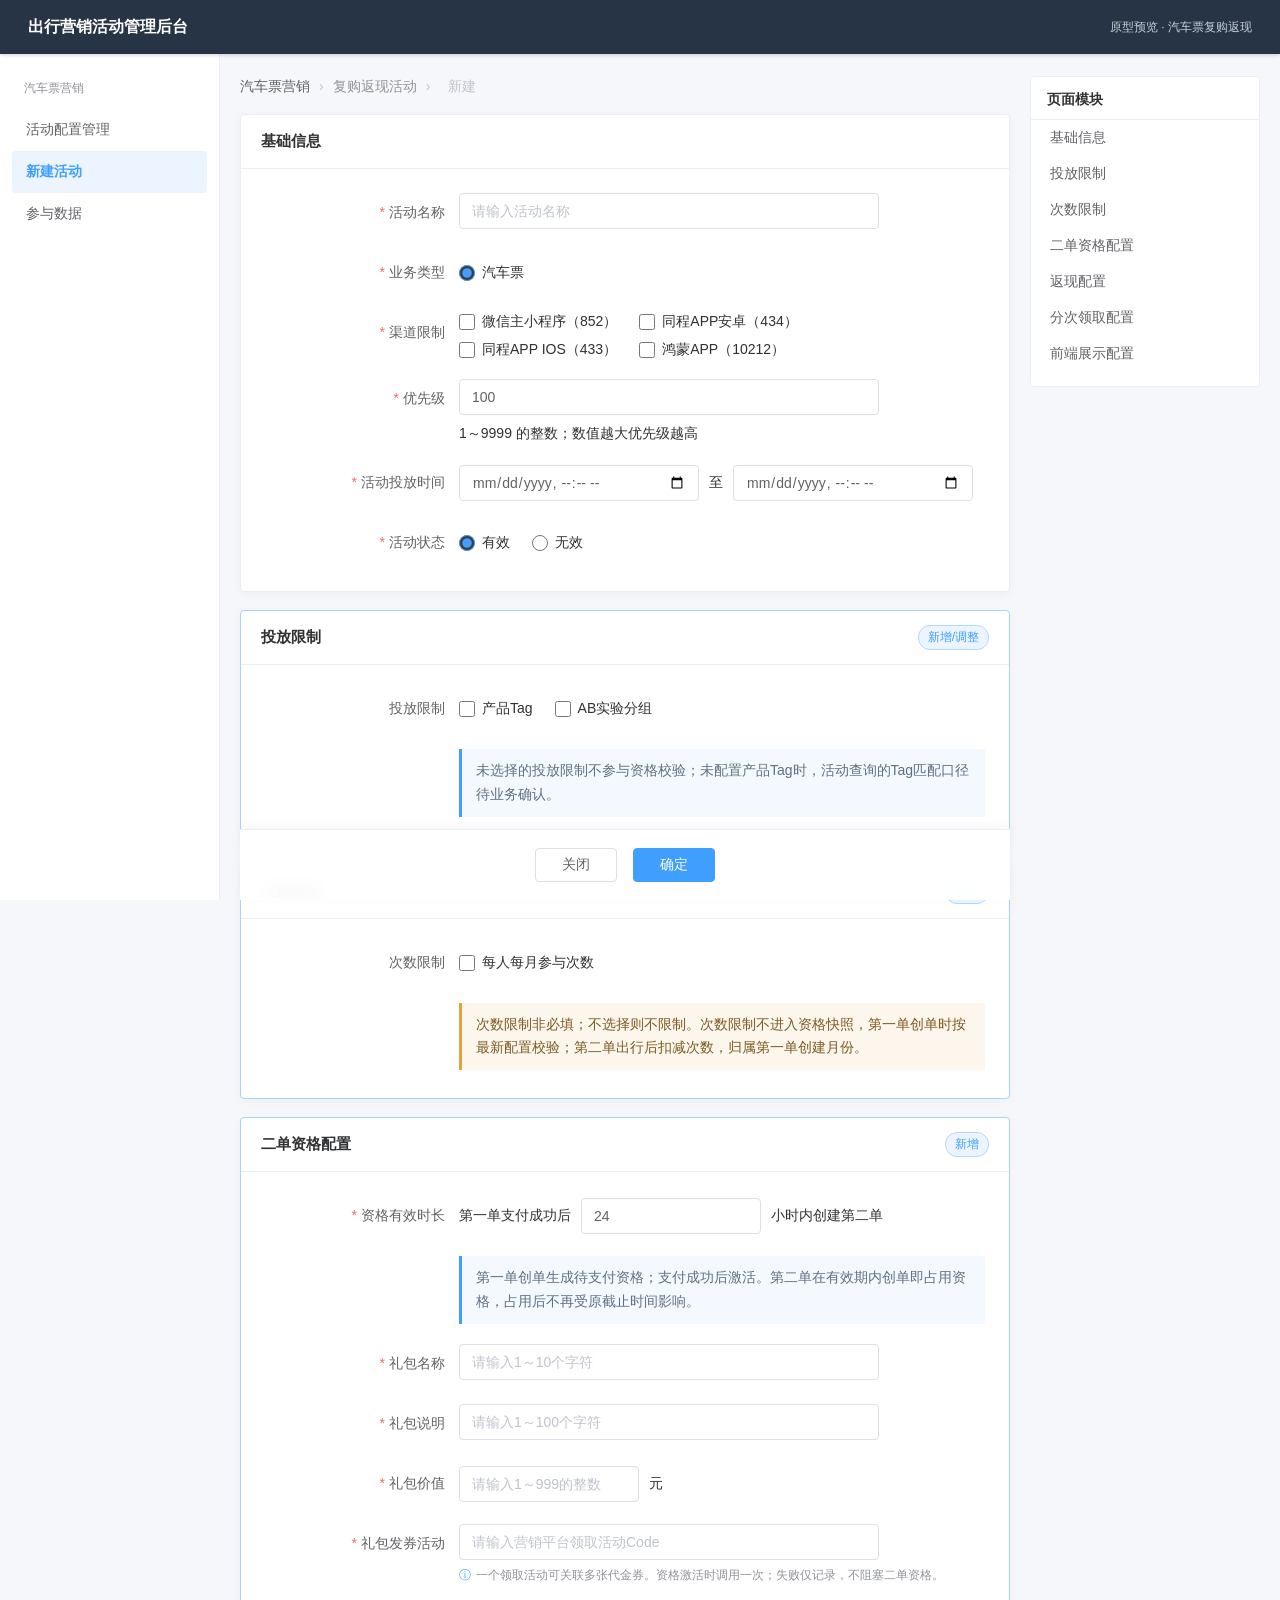
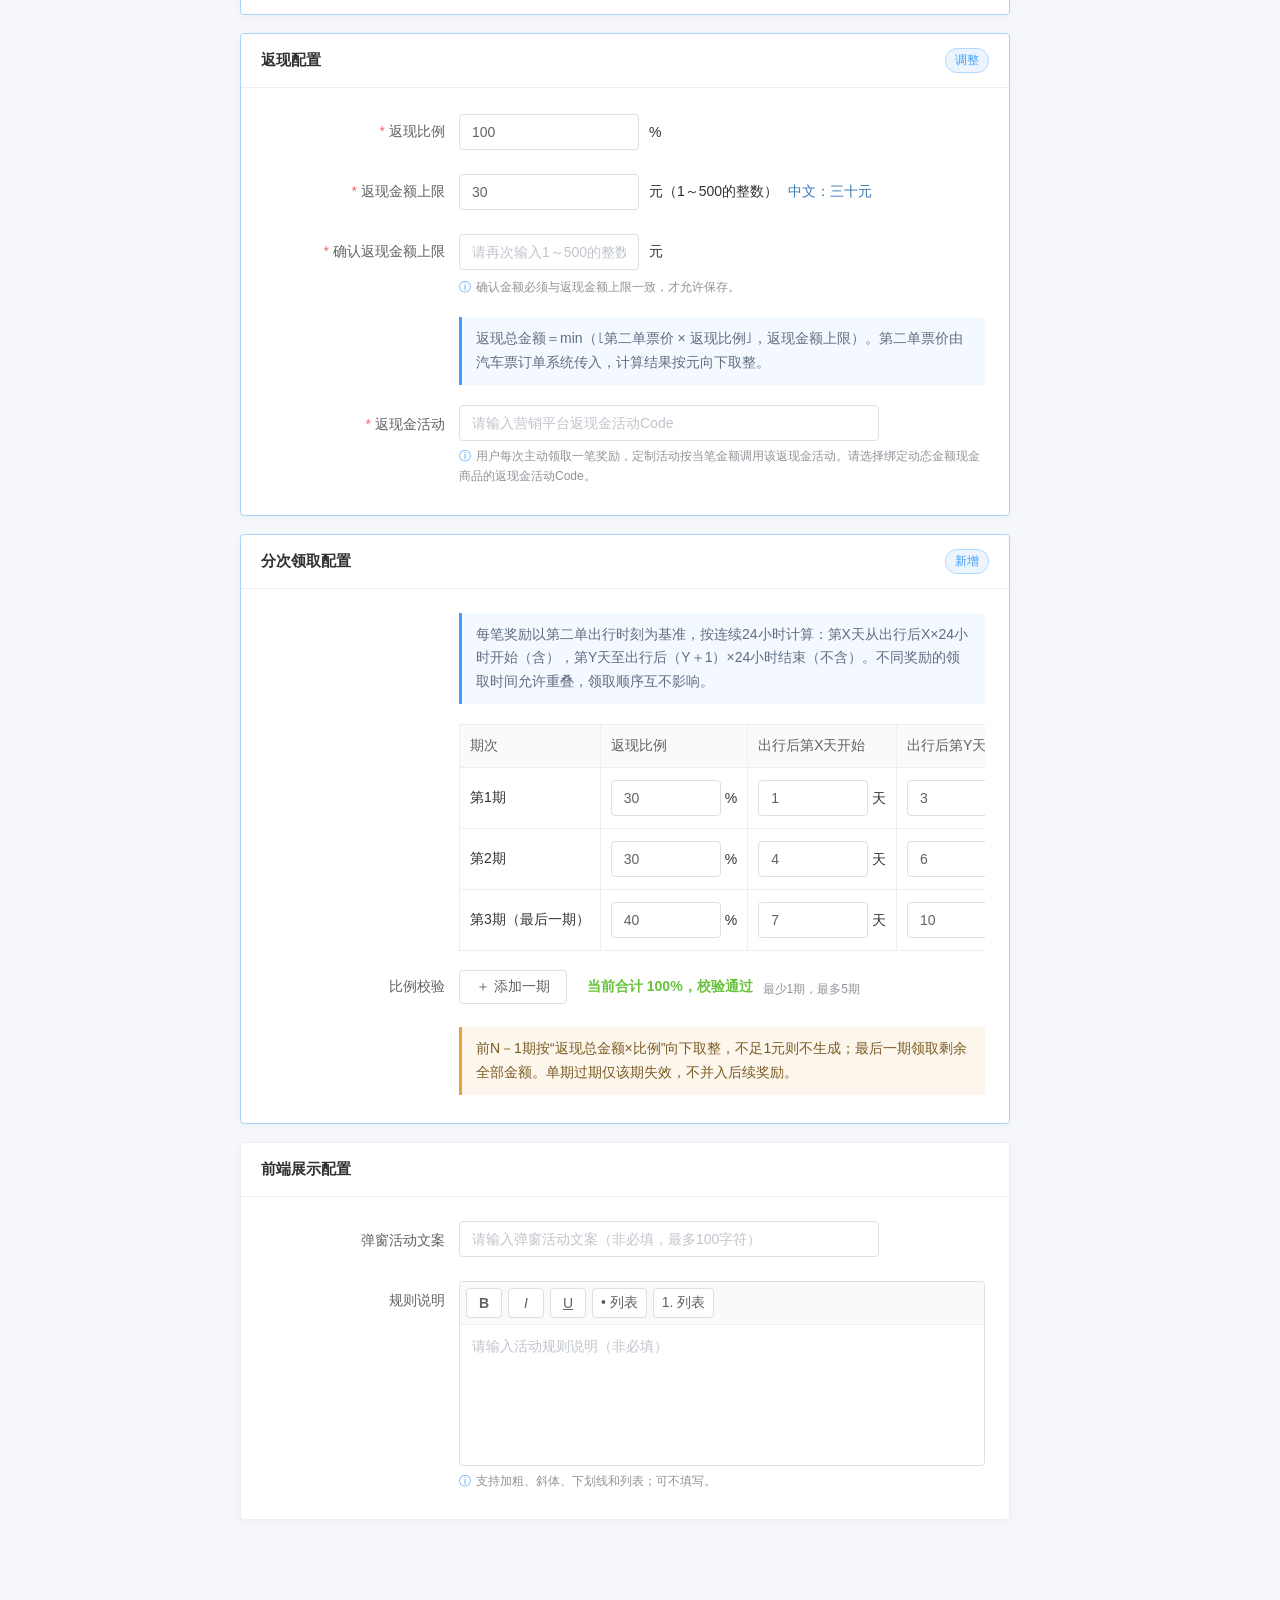
==== index.html @ 01596fff "Add repurchase cashback admin prototype and documentation" ====
<!doctype html>
<html lang="zh-CN">
<head>
  <meta charset="utf-8" />
  <meta name="viewport" content="width=device-width, initial-scale=1" />
  <title>汽车票复购返现活动配置</title>
  <style>
    :root {
      --blue: #409eff;
      --blue-light: #ecf5ff;
      --green: #67c23a;
      --red: #f56c6c;
      --orange: #e6a23c;
      --text: #303133;
      --regular: #606266;
      --secondary: #909399;
      --line: #dcdfe6;
      --line-light: #ebeef5;
      --bg: #f5f7fa;
      --label: 180px;
    }

    * { box-sizing: border-box; }
    html { scroll-behavior: smooth; }
    body {
      margin: 0;
      color: var(--text);
      background: var(--bg);
      font-family: -apple-system, BlinkMacSystemFont, "Segoe UI", "PingFang SC", "Microsoft YaHei", sans-serif;
      font-size: 14px;
    }
    .topbar {
      position: sticky; top: 0; z-index: 20;
      height: 54px; padding: 0 28px;
      display: flex; align-items: center; justify-content: space-between;
      color: #fff; background: #263445; box-shadow: 0 1px 4px rgba(0,0,0,.18);
    }
    .brand { font-size: 16px; font-weight: 600; }
    .env { color: #c7d0db; font-size: 12px; }
    .shell { min-height: calc(100vh - 54px); display: grid; grid-template-columns: 220px minmax(0,1fr); }
    .side {
      position: sticky; top: 54px; align-self: start; height: calc(100vh - 54px);
      padding: 18px 12px; background: #fff; border-right: 1px solid var(--line-light);
    }
    .side-title { padding: 8px 12px 12px; color: var(--secondary); font-size: 12px; }
    .side a { display: block; padding: 12px 14px; color: var(--regular); text-decoration: none; border-radius: 4px; }
    .side a.active { color: var(--blue); background: var(--blue-light); font-weight: 600; }
    .layout {
      width: min(1400px, calc(100% - 40px)); margin: 22px auto 70px;
      display: grid; grid-template-columns: minmax(0,1fr) 230px; gap: 20px; align-items: start;
    }
    .breadcrumb { margin: 2px 0 18px; color: var(--secondary); }
    .breadcrumb b { color: var(--regular); font-weight: 500; }
    .breadcrumb span { margin: 0 9px; color: #c0c4cc; }
    .card {
      margin-bottom: 18px; background: #fff; border: 1px solid var(--line-light);
      border-radius: 4px; box-shadow: 0 2px 10px rgba(0,0,0,.035); overflow: hidden;
    }
    .card.changed { border-color: #a9d2ff; }
    .card-header {
      min-height: 54px; padding: 0 20px; display: flex; align-items: center; justify-content: space-between;
      border-bottom: 1px solid var(--line-light); font-size: 15px; font-weight: 600;
    }
    .badge { padding: 3px 9px; color: var(--blue); background: var(--blue-light); border: 1px solid #b3d8ff; border-radius: 12px; font-size: 12px; font-weight: 500; }
    .card-body { padding: 24px 24px 8px; }
    .form-row {
      min-height: 40px; margin-bottom: 20px;
      display: grid; grid-template-columns: var(--label) minmax(0,1fr); gap: 14px; align-items: start;
    }
    .label { padding-top: 9px; text-align: right; color: var(--regular); line-height: 20px; }
    .required::before { content: "*"; color: var(--red); margin-right: 4px; }
    .control { min-width: 0; }
    .inline { min-height: 40px; display: flex; flex-wrap: wrap; align-items: center; gap: 10px; }
    input[type="text"], input[type="number"], input[type="datetime-local"], select, textarea {
      width: 420px; max-width: 100%; min-height: 36px; padding: 8px 12px;
      color: var(--regular); background: #fff; border: 1px solid var(--line); border-radius: 4px;
      outline: none; font: inherit; transition: .15s;
    }
    input[type="number"] { width: 180px; }
    #validHours, #cashbackCap, #cashbackCapConfirm { width: 180px; }
    .money-chinese { color: #3a78b8; }
    input[type="datetime-local"] { width: 240px; }
    textarea { min-height: 88px; resize: vertical; }
    input:focus, select:focus, textarea:focus { border-color: var(--blue); box-shadow: 0 0 0 2px rgba(64,158,255,.12); }
    .read-only input:disabled, .read-only select:disabled { color: var(--regular); background: #f5f7fa; opacity: 1; cursor: default; }
    .read-only .rich-text-editor { background: #f5f7fa; }
    input::placeholder, textarea::placeholder { color: #c0c4cc; }
    .radio, .checkbox { display: inline-flex; align-items: center; gap: 7px; cursor: pointer; margin-right: 12px; }
    .radio input, .checkbox input { accent-color: var(--blue); width: 16px; height: 16px; margin: 0; }
    .tip { margin-top: 6px; color: var(--secondary); font-size: 12px; line-height: 1.65; }
    .tip.info::before { content: "ⓘ"; margin-right: 5px; color: var(--blue); }
    .unit { color: var(--regular); }
    .note {
      margin: 0 0 20px calc(var(--label) + 14px); padding: 10px 14px;
      color: #5f6f82; background: #f4f9ff; border-left: 3px solid var(--blue); line-height: 1.7;
    }
    .warning { background: #fdf6ec; border-left-color: var(--orange); color: #7a5b23; }
    .conditional { margin: 0 0 20px calc(var(--label) + 14px); padding: 18px 18px 2px 0; background: #fbfdff; border: 1px solid #e2efff; border-radius: 4px; }
    .conditional .form-row { grid-template-columns: calc(var(--label) - 14px) minmax(0,1fr); }
    .hidden { display: none !important; }
    .tags { display: flex; flex-wrap: wrap; gap: 8px; margin-top: 10px; }
    .tag { padding: 4px 9px; color: #3a78b8; background: var(--blue-light); border: 1px solid #b3d8ff; border-radius: 3px; font-size: 12px; }
    .rich-text { width: 100%; max-width: 580px; border: 1px solid var(--line); border-radius: 4px; overflow: hidden; }
    .rich-text-toolbar { display: flex; flex-wrap: wrap; gap: 6px; padding: 6px; background: #fafafa; border-bottom: 1px solid var(--line-light); }
    .rich-text-toolbar button { min-width: 36px; height: 30px; padding: 0 8px; }
    .rich-text-editor { min-height: 140px; padding: 10px 12px; line-height: 1.7; outline: none; white-space: pre-wrap; overflow-wrap: anywhere; }
    .rich-text-editor:focus { box-shadow: inset 0 0 0 1px var(--blue); }
    .rich-text-editor:empty::before { content: attr(data-placeholder); color: #c0c4cc; pointer-events: none; }
    .table-wrap { margin: 0 0 16px calc(var(--label) + 14px); overflow-x: auto; }
    table { width: 100%; border-collapse: collapse; background: #fff; }
    th, td { padding: 12px 10px; border: 1px solid var(--line-light); text-align: left; white-space: nowrap; }
    th { color: var(--regular); background: #fafafa; font-weight: 500; }
    td input[type="number"] { width: 110px; }
    .ratio-status { margin-left: 10px; font-weight: 600; }
    .ratio-status.ok { color: var(--green); }
    .ratio-status.bad { color: var(--red); }
    button {
      min-width: 82px; height: 34px; padding: 0 16px; color: var(--regular); background: #fff;
      border: 1px solid var(--line); border-radius: 4px; cursor: pointer; font: inherit;
    }
    button:hover { color: var(--blue); border-color: #c6e2ff; background: var(--blue-light); }
    button.primary { color: #fff; background: var(--blue); border-color: var(--blue); }
    button.danger { min-width: 50px; color: var(--red); border-color: #fbc4c4; }
    button.link { min-width: 0; height: auto; padding: 0; color: var(--blue); border: 0; background: transparent; }
    .outline { position: sticky; top: 76px; padding: 14px 0; background: #fff; border: 1px solid var(--line-light); border-radius: 4px; }
    .outline-title { padding: 0 16px 10px; border-bottom: 1px solid var(--line-light); font-weight: 600; }
    .outline a { display: block; padding: 9px 16px; color: var(--regular); text-decoration: none; border-left: 3px solid transparent; }
    .outline a:hover { color: var(--blue); background: var(--blue-light); border-left-color: var(--blue); }
    .footer {
      position: sticky; bottom: 0; z-index: 10; display: flex; justify-content: center; gap: 16px;
      padding: 18px; background: rgba(255,255,255,.96); border-top: 1px solid var(--line-light);
      box-shadow: 0 -3px 10px rgba(0,0,0,.04); backdrop-filter: blur(8px);
    }
    .toast {
      position: fixed; left: 50%; top: 72px; z-index: 50; transform: translate(-50%,-12px);
      padding: 11px 18px; color: #fff; background: rgba(34,34,34,.9); border-radius: 4px;
      opacity: 0; pointer-events: none; transition: .2s ease;
    }
    .toast.show { opacity: 1; transform: translate(-50%,0); }
    @media (max-width: 980px) {
      .shell { grid-template-columns: 1fr; }
      .side { position: static; height: auto; border-right: 0; border-bottom: 1px solid var(--line-light); }
      .layout { width: calc(100% - 24px); grid-template-columns: 1fr; }
      .outline { display: none; }
      :root { --label: 138px; }
    }
    @media (max-width: 620px) {
      .form-row { grid-template-columns: 1fr; gap: 6px; }
      .label { padding-top: 0; text-align: left; }
      .note, .conditional, .table-wrap { margin-left: 0; }
      .conditional .form-row { grid-template-columns: 1fr; }
    }
  </style>
</head>
<body>
  <header class="topbar">
    <div class="brand">出行营销活动管理后台</div>
    <div class="env">原型预览 · 汽车票复购返现</div>
  </header>
  <div class="shell">
    <aside class="side">
      <div class="side-title">汽车票营销</div>
      <a href="./activity-list.html">活动配置管理</a>
      <a class="active" href="./index.html">新建活动</a>
      <a href="./participation-data.html">参与数据</a>
    </aside>
    <div>
      <div class="layout">
        <main>
          <div class="breadcrumb"><b>汽车票营销</b><span>›</span>复购返现活动<span>›</span><span id="pageMode">新建</span></div>
          <form id="activityForm" novalidate>
            <div id="readOnlyNote" class="note hidden" style="margin-left:0">当前为活动查看模式，全部配置不可修改。</div>
            <section class="card" id="base">
              <div class="card-header">基础信息</div>
              <div class="card-body">
                <div id="activityCodeRow" class="form-row hidden"><label class="label">活动Code</label><div class="control"><input id="activityCode" type="text" readonly /></div></div>
                <div class="form-row"><label class="label required">活动名称</label><div class="control"><input id="actName" type="text" maxlength="40" placeholder="请输入活动名称" /></div></div>
                <div class="form-row"><label class="label required">业务类型</label><div class="control inline"><label class="radio"><input type="radio" checked />汽车票</label></div></div>
                <div class="form-row"><label class="label required">渠道限制</label><div class="control inline"><label class="checkbox"><input name="channels" type="checkbox" value="852" />微信主小程序（852）</label><label class="checkbox"><input name="channels" type="checkbox" value="434" />同程APP安卓（434）</label><label class="checkbox"><input name="channels" type="checkbox" value="433" />同程APP IOS（433）</label><label class="checkbox"><input name="channels" type="checkbox" value="10212" />鸿蒙APP（10212）</label></div></div>
                <div class="form-row"><label class="label required">优先级</label><div class="control inline"><input id="priority" type="text" inputmode="numeric" pattern="[1-9][0-9]{0,3}" maxlength="4" value="100" aria-label="优先级，1到9999的整数" /><span>1～9999 的整数；数值越大优先级越高</span></div></div>
                <div class="form-row"><label class="label required">活动投放时间</label><div class="control inline"><input id="beginAt" type="datetime-local" /><span>至</span><input id="endAt" type="datetime-local" /></div></div>
                <div class="form-row"><label class="label required">活动状态</label><div class="control inline"><label class="radio"><input name="status" type="radio" checked />有效</label><label class="radio"><input name="status" type="radio" />无效</label></div></div>
              </div>
            </section>

            <section class="card changed" id="delivery">
              <div class="card-header"><span>投放限制</span><span class="badge">新增/调整</span></div>
              <div class="card-body">
                <div class="form-row"><label class="label">投放限制</label><div class="control inline"><label class="checkbox"><input id="tagEnabled" type="checkbox" />产品Tag</label><label class="checkbox"><input id="abEnabled" type="checkbox" />AB实验分组</label></div></div>
                <div id="tagFields" class="conditional hidden">
                  <div class="form-row"><label class="label required">产品Tag</label><div class="control"><input id="productTags" type="text" maxlength="100" placeholder="例如：BUS_HOME,BUS_RETURN,汽车票频道" /><div class="tip info">输入内容合计最多100字符；支持配置多个Tag，以英文逗号分隔；完全匹配、区分大小写，保存时去除首尾空格并去重。</div><div id="tagPreview" class="tags"></div></div></div>
                </div>
                <div id="abFields" class="conditional hidden">
                  <div class="form-row"><label class="label required">实验编号</label><div class="control inline"><input id="experimentCode" type="text" placeholder="请输入实验编号" /><button type="button" id="loadGroups">获取实验分组</button></div></div>
                  <div class="form-row"><label class="label required">可参与分组</label><div class="control"><select id="experimentGroup"><option value="">请选择实验分组</option><option>A组</option><option>B组</option><option>实验组</option></select></div></div>
                </div>
                <div class="note">未选择的投放限制不参与资格校验；未配置产品Tag时，活动查询的Tag匹配口径待业务确认。</div>
              </div>
            </section>

            <section class="card changed" id="countLimit">
              <div class="card-header"><span>次数限制</span><span class="badge">新增</span></div>
              <div class="card-body">
                <div class="form-row"><label class="label">次数限制</label><div class="control inline"><label class="checkbox"><input id="monthlyLimitDimension" type="checkbox" />每人每月参与次数</label></div></div>
                <div id="monthlyLimitFields" class="conditional hidden">
                  <div class="form-row"><label class="label required">每人每月参与次数</label><div class="control inline"><input id="monthlyLimit" type="number" min="1" max="99" step="1" value="1" /><span>次</span></div></div>
                </div>
                <div class="note warning">次数限制非必填；不选择则不限制。次数限制不进入资格快照，第一单创单时按最新配置校验；第二单出行后扣减次数，归属第一单创建月份。</div>
              </div>
            </section>

            <section class="card changed" id="qualification">
              <div class="card-header"><span>二单资格配置</span><span class="badge">新增</span></div>
              <div class="card-body">
                <div class="form-row"><label class="label required">资格有效时长</label><div class="control inline"><span>第一单支付成功后</span><input id="validHours" type="text" inputmode="numeric" pattern="[1-9][0-9]{0,2}" maxlength="3" value="24" aria-label="资格有效时长，1到999的整数小时" /><span>小时内创建第二单</span></div></div>
                <div class="note">第一单创单生成待支付资格；支付成功后激活。第二单在有效期内创单即占用资格，占用后不再受原截止时间影响。</div>
                <div class="form-row"><label class="label required">礼包名称</label><div class="control"><input id="giftName" type="text" placeholder="请输入1～10个字符" /></div></div>
                <div class="form-row"><label class="label required">礼包说明</label><div class="control"><input id="giftDescription" type="text" placeholder="请输入1～100个字符" /></div></div>
                <div class="form-row"><label class="label required">礼包价值</label><div class="control inline"><input id="couponPackageValue" type="number" min="1" max="999" step="1" placeholder="请输入1～999的整数" /><span>元</span></div></div>
                <div class="form-row"><label class="label required">礼包发券活动</label><div class="control"><input id="couponActivity" type="text" placeholder="请输入营销平台领取活动Code" /><div class="tip info">一个领取活动可关联多张代金券。资格激活时调用一次；失败仅记录，不阻塞二单资格。</div></div></div>
              </div>
            </section>

            <section class="card changed" id="cashback">
              <div class="card-header"><span>返现配置</span><span class="badge">调整</span></div>
              <div class="card-body">
                <div class="form-row"><label class="label required">返现比例</label><div class="control inline"><input id="cashbackRatio" type="number" min="1" max="100" step="1" value="100" /><span>%</span></div></div>
                <div class="form-row"><label class="label required">返现金额上限</label><div class="control inline"><input id="cashbackCap" type="text" inputmode="numeric" pattern="[1-9][0-9]{0,2}" maxlength="3" value="30" aria-label="返现金额上限，1到500的整数元" /><span>元（1～500的整数）</span><span id="cashbackCapChinese" class="money-chinese" aria-live="polite"></span></div></div>
                <div class="form-row" id="cashbackCapConfirmRow"><label class="label required">确认返现金额上限</label><div class="control"><div class="inline"><input id="cashbackCapConfirm" type="text" inputmode="numeric" pattern="[1-9][0-9]{0,2}" maxlength="3" placeholder="请再次输入1～500的整数" aria-label="确认返现金额上限，1到500的整数元" /><span>元</span><span id="cashbackCapMatch" class="ratio-status" aria-live="polite"></span></div><div class="tip info">确认金额必须与返现金额上限一致，才允许保存。</div></div></div>
                <div class="note">返现总金额＝min（⌊第二单票价 × 返现比例⌋，返现金额上限）。第二单票价由汽车票订单系统传入，计算结果按元向下取整。</div>
                <div class="form-row"><label class="label required">返现金活动</label><div class="control"><input id="cashbackActivity" type="text" placeholder="请输入营销平台返现金活动Code" /><div class="tip info">用户每次主动领取一笔奖励，定制活动按当笔金额调用该返现金活动。请选择绑定动态金额现金商品的返现金活动Code。</div></div></div>
              </div>
            </section>

            <section class="card changed" id="installments">
              <div class="card-header"><span>分次领取配置</span><span class="badge">新增</span></div>
              <div class="card-body">
                <div class="note">每笔奖励以第二单出行时刻为基准，按连续24小时计算：第X天从出行后X×24小时开始（含），第Y天至出行后（Y＋1）×24小时结束（不含）。不同奖励的领取时间允许重叠，领取顺序互不影响。</div>
                <div class="table-wrap">
                  <table>
                    <thead><tr><th>期次</th><th>返现比例</th><th>出行后第X天开始</th><th>出行后第Y天结束</th><th>操作</th></tr></thead>
                    <tbody id="installmentBody"></tbody>
                  </table>
                </div>
                <div class="form-row"><label class="label">比例校验</label><div class="control inline"><button type="button" id="addInstallment">＋ 添加一期</button><span id="ratioStatus" class="ratio-status"></span><span class="tip">最少1期，最多5期</span></div></div>
                <div class="note warning">前N－1期按“返现总金额×比例”向下取整，不足1元则不生成；最后一期领取剩余全部金额。单期过期仅该期失效，不并入后续奖励。</div>
              </div>
            </section>

            <section class="card" id="display">
              <div class="card-header">前端展示配置</div>
              <div class="card-body">
                <div class="form-row"><label class="label">弹窗活动文案</label><div class="control"><input id="popupActivityText" type="text" maxlength="100" placeholder="请输入弹窗活动文案（非必填，最多100字符）" /></div></div>
                <div class="form-row"><label class="label">规则说明</label><div class="control"><div class="rich-text"><div class="rich-text-toolbar" aria-label="规则说明格式工具栏"><button type="button" data-format="bold" title="加粗"><b>B</b></button><button type="button" data-format="italic" title="斜体"><i>I</i></button><button type="button" data-format="underline" title="下划线"><u>U</u></button><button type="button" data-format="insertUnorderedList" title="无序列表">• 列表</button><button type="button" data-format="insertOrderedList" title="有序列表">1. 列表</button></div><div id="ruleDescription" class="rich-text-editor" contenteditable="true" role="textbox" aria-label="规则说明" aria-multiline="true" data-placeholder="请输入活动规则说明（非必填）"></div></div><div class="tip info">支持加粗、斜体、下划线和列表；可不填写。</div></div></div>
              </div>
            </section>

            <div class="footer"><button type="button" id="closeBtn">关闭</button><button class="primary" id="saveBtn" type="submit">确定</button></div>
          </form>
        </main>
        <aside class="outline">
          <div class="outline-title">页面模块</div>
          <a href="#base">基础信息</a>
          <a href="#delivery">投放限制</a>
          <a href="#countLimit">次数限制</a>
          <a href="#qualification">二单资格配置</a>
          <a href="#cashback">返现配置</a>
          <a href="#installments">分次领取配置</a>
          <a href="#display">前端展示配置</a>
        </aside>
      </div>
    </div>
  </div>
  <div id="toast" class="toast"></div>

  <script src="./activity-defaults.js"></script>
  <script>
    const $ = (selector) => document.querySelector(selector);
    const toast = (text) => {
      const el = $('#toast');
      el.textContent = text;
      el.classList.add('show');
      clearTimeout(window.__toastTimer);
      window.__toastTimer = setTimeout(() => el.classList.remove('show'), 2400);
    };

    const parseTags = () => {
      const raw = $('#productTags').value;
      return [...new Set(raw.split(',').map(tag => tag.trim()).filter(Boolean))];
    };
    const renderTags = () => {
      $('#tagPreview').innerHTML = parseTags().map(tag => `<span class="tag">${tag.replace(/[&<>"']/g, c => ({'&':'&amp;','<':'&lt;','>':'&gt;','"':'&quot;',"'":'&#39;'}[c]))}</span>`).join('');
    };
    $('#productTags').addEventListener('input', renderTags);
    const sanitizeRichText = html => {
      const template = document.createElement('template');
      template.innerHTML = html;
      const allowed = new Set(['P', 'DIV', 'BR', 'B', 'STRONG', 'I', 'EM', 'U', 'UL', 'OL', 'LI']);
      const clean = node => {
        if (node.nodeType === Node.TEXT_NODE) return document.createTextNode(node.textContent);
        if (node.nodeType !== Node.ELEMENT_NODE || ['SCRIPT', 'STYLE', 'IFRAME'].includes(node.tagName)) return document.createDocumentFragment();
        const result = allowed.has(node.tagName) ? document.createElement(node.tagName.toLowerCase()) : document.createDocumentFragment();
        node.childNodes.forEach(child => result.appendChild(clean(child)));
        return result;
      };
      const result = document.createElement('div');
      template.content.childNodes.forEach(node => result.appendChild(clean(node)));
      return result.innerHTML;
    };
    document.querySelectorAll('[data-format]').forEach(button => {
      button.addEventListener('mousedown', event => event.preventDefault());
      button.addEventListener('click', () => {
        $('#ruleDescription').focus();
        document.execCommand(button.dataset.format, false);
      });
    });
    $('#ruleDescription').addEventListener('paste', event => {
      event.preventDefault();
      document.execCommand('insertText', false, event.clipboardData.getData('text/plain'));
    });

    $('#tagEnabled').addEventListener('change', event => {
      $('#tagFields').classList.toggle('hidden', !event.target.checked);
    });
    $('#abEnabled').addEventListener('change', event => {
      $('#abFields').classList.toggle('hidden', !event.target.checked);
    });
    $('#monthlyLimitDimension').addEventListener('change', event => {
      $('#monthlyLimitFields').classList.toggle('hidden', !event.target.checked);
    });
    const bindIntegerInput = (selector, max, onChange = () => {}) => {
      const input = $(selector);
      let lastValid = input.value;
      const integerPattern = new RegExp(`^[1-9][0-9]{0,${String(max).length - 1}}$`);
      input.addEventListener('focus', () => { if (integerPattern.test(input.value) && Number(input.value) <= max) lastValid = input.value; });
      input.addEventListener('input', () => {
        if (input.value === '' || (integerPattern.test(input.value) && Number(input.value) <= max)) {
          lastValid = input.value;
        } else {
          input.value = lastValid;
        }
        onChange();
      });
    };
    const toChineseNumber = value => {
      const digits = ['零', '一', '二', '三', '四', '五', '六', '七', '八', '九'];
      const hundreds = Math.floor(value / 100);
      const tens = Math.floor(value % 100 / 10);
      const units = value % 10;
      let result = hundreds ? `${digits[hundreds]}百` : '';
      if (hundreds && !tens && units) result += '零';
      if (tens) result += tens === 1 && !hundreds ? '十' : `${digits[tens]}十`;
      if (units) result += digits[units];
      return result;
    };
    const updateCashbackCapDisplay = () => {
      const cap = Number($('#cashbackCap').value);
      $('#cashbackCapChinese').textContent = cap >= 1 && cap <= 500 ? `中文：${toChineseNumber(cap)}元` : '';
      const confirmed = $('#cashbackCapConfirm').value;
      const matches = confirmed !== '' && Number(confirmed) === cap && cap >= 1 && cap <= 500;
      $('#cashbackCapMatch').textContent = confirmed === '' ? '' : matches ? '金额一致' : '金额不一致';
      $('#cashbackCapMatch').className = `ratio-status ${matches ? 'ok' : 'bad'}`;
    };
    bindIntegerInput('#priority', 9999);
    bindIntegerInput('#validHours', 999);
    bindIntegerInput('#cashbackCap', 500, updateCashbackCapDisplay);
    bindIntegerInput('#cashbackCapConfirm', 500, updateCashbackCapDisplay);
    updateCashbackCapDisplay();
    $('#loadGroups').addEventListener('click', () => {
      if (!$('#experimentCode').value.trim()) return toast('请先填写实验编号');
      toast('原型模式：实验分组获取成功');
    });

    const defaultRows = [
      { ratio: 30, start: 1, end: 3 },
      { ratio: 30, start: 4, end: 6 },
      { ratio: 40, start: 7, end: 10 }
    ];
    let rows = defaultRows.map(item => ({...item}));

    const updateRatioStatus = () => {
      const total = rows.reduce((sum, row) => sum + Number(row.ratio || 0), 0);
      const validRatios = rows.every(row => Number.isInteger(row.ratio) && row.ratio >= 1 && row.ratio <= 100);
      const ok = total === 100 && validRatios;
      $('#ratioStatus').textContent = `当前合计 ${total}%${ok ? '，校验通过' : '，需填写1～100的整数且合计100%'}`;
      $('#ratioStatus').className = `ratio-status ${ok ? 'ok' : 'bad'}`;
    };
    const renderRows = () => {
      $('#installmentBody').innerHTML = rows.map((row, index) => `
        <tr>
          <td>第${index + 1}期${index === rows.length - 1 ? '（最后一期）' : ''}</td>
          <td><input data-index="${index}" data-key="ratio" class="row-input" type="number" min="1" max="100" step="1" value="${row.ratio ?? ''}" /> %</td>
          <td><input data-index="${index}" data-key="start" class="row-input" type="number" min="0" max="99" step="1" value="${row.start ?? ''}" /> 天</td>
          <td><input data-index="${index}" data-key="end" class="row-input" type="number" min="0" max="99" step="1" value="${row.end ?? ''}" /> 天</td>
          <td><button class="danger remove-row" data-index="${index}" type="button" ${rows.length === 1 ? 'disabled' : ''}>删除</button></td>
        </tr>`).join('');
      document.querySelectorAll('.row-input').forEach(input => input.addEventListener('input', event => {
        const index = Number(event.target.dataset.index);
        rows[index][event.target.dataset.key] = event.target.value === '' ? null : Number(event.target.value);
        updateRatioStatus();
      }));
      document.querySelectorAll('.remove-row').forEach(button => button.addEventListener('click', event => {
        rows.splice(Number(event.currentTarget.dataset.index), 1);
        renderRows();
      }));
      $('#addInstallment').disabled = rows.length >= 5;
      updateRatioStatus();
    };
    $('#addInstallment').addEventListener('click', () => {
      if (rows.length >= 5) return toast('最多配置5期奖励');
      rows.push({ ratio: null, start: 0, end: 0 });
      renderRows();
    });
    renderRows();

    const requireText = (selector, message) => {
      const el = $(selector);
      if (!el.value.trim()) { toast(message); el.focus(); return false; }
      return true;
    };
    const generateActivityCode = existingCodes => {
      const now = new Date();
      const timestamp = [now.getFullYear(), now.getMonth() + 1, now.getDate(), now.getHours(), now.getMinutes(), now.getSeconds()]
        .map((value, index) => index === 0 ? String(value) : String(value).padStart(2, '0')).join('');
      let code;
      do {
        code = `BUS_SECOND_CASHBACK_${timestamp}_${Math.random().toString(36).slice(2, 6).toUpperCase()}`;
      } while (existingCodes.has(code));
      return code;
    };
    const formParams = new URLSearchParams(window.location.search);
    const formMode = formParams.get('mode') || 'create';
    const sourceCode = formParams.get('code');
    const storedActivities = JSON.parse(localStorage.getItem('busSecondCashbackActivities') || '[]');
    const sourceRecord = [...storedActivities, ...window.busSecondCashbackDefaults].find(item => item.code === sourceCode);
    const auditConfig = item => {
      const monthlyDimension = item.countLimits?.enabled ? item.countLimits.dimensions?.find(dimension => dimension.type === 'MONTHLY_PER_USER') : null;
      return {
        name: item.name || '', channels: item.channels || [], status: item.status || '', priority: item.priority,
        beginAt: item.beginAt || '', endAt: item.endAt || '',
        tagEnabled: item.deliveryLimits?.tagEnabled ?? (item.tags || []).length > 0, tags: item.tags || [],
        abEnabled: item.deliveryLimits?.abEnabled ?? false,
        experimentCode: item.deliveryLimits?.experimentCode || '', experimentGroup: item.deliveryLimits?.experimentGroup || '',
        monthlyLimit: item.countLimits ? monthlyDimension?.value ?? null : item.monthlyLimit ?? null,
        validHours: item.validHours, giftName: item.giftName || '', giftDescription: item.giftDescription || '',
        couponPackageValue: item.couponPackageValue ?? null, couponActivity: item.couponActivity || '',
        cashbackRatio: item.cashbackRatio ?? 100, cashbackCap: item.cashbackCap,
        cashbackActivity: item.cashbackActivity || '', installments: item.installments || [],
        popupActivityText: item.popupActivityText || '', ruleDescription: item.ruleDescription || ''
      };
    };
    const auditLabels = {
      name:'活动名称', channels:'渠道限制', status:'活动状态', priority:'优先级', beginAt:'投放开始时间', endAt:'投放结束时间',
      tagEnabled:'产品Tag限制', tags:'产品Tag', abEnabled:'AB分组限制', experimentCode:'实验编号', experimentGroup:'可参与分组',
      monthlyLimit:'每人每月参与次数', validHours:'资格有效时长', giftName:'礼包名称', giftDescription:'礼包说明',
      couponPackageValue:'礼包价值', couponActivity:'礼包发券活动', cashbackRatio:'返现比例', cashbackCap:'返现金额上限',
      cashbackActivity:'返现金活动', installments:'分次领取配置', popupActivityText:'弹窗活动文案', ruleDescription:'规则说明'
    };
    const auditValue = value => {
      if (value == null || value === '') return '未配置';
      if (Array.isArray(value)) return value.length ? value.map(item => typeof item === 'object' ? `${item.ratio}%／第${item.start}～${item.end}天` : item).join('；') : '未配置';
      if (typeof value === 'boolean') return value ? '开启' : '关闭';
      return String(value);
    };
    const configChanges = (before, after) => {
      const previous = auditConfig(before), current = auditConfig(after);
      return Object.keys(current).filter(key => JSON.stringify(previous[key]) !== JSON.stringify(current[key]))
        .map(key => ({field: auditLabels[key], before: auditValue(previous[key]), after: auditValue(current[key])}));
    };
    const appendActivityLogs = entries => {
      const logs = JSON.parse(localStorage.getItem('busSecondCashbackActivityLogs') || '[]');
      logs.push(...entries);
      localStorage.setItem('busSecondCashbackActivityLogs', JSON.stringify(logs));
    };
    $('#activityForm').addEventListener('submit', event => {
      event.preventDefault();
      if (formMode === 'view' || (formMode !== 'create' && !sourceRecord)) return toast('当前页面不可保存活动');
      if (!requireText('#actName', '请填写活动名称')) return;
      const channels = [...document.querySelectorAll('input[name="channels"]:checked')].map(input => input.value);
      if (!channels.length) return toast('请至少选择一个渠道');
      if (!Number.isInteger(Number($('#priority').value)) || Number($('#priority').value) < 1 || Number($('#priority').value) > 9999) return toast('优先级需为1～9999的整数');
      if (!$('#beginAt').value || !$('#endAt').value || $('#beginAt').value >= $('#endAt').value) return toast('请填写正确的活动投放时间');
      const tagLimitEnabled = $('#tagEnabled').checked;
      const rawTags = $('#productTags').value;
      if (tagLimitEnabled && !rawTags.trim()) return toast('请选择产品Tag后配置至少一个Tag');
      if (tagLimitEnabled && [...rawTags].length > 100) return toast('产品Tag输入内容最多100字符');
      if (tagLimitEnabled && rawTags.split(',').some(tag => !tag.trim())) return toast('产品Tag中存在空值，请检查逗号位置');
      if ($('#abEnabled').checked && (!$('#experimentCode').value.trim() || !$('#experimentGroup').value)) return toast('请完善AB实验配置');
      if ($('#monthlyLimitDimension').checked && (!Number.isInteger(Number($('#monthlyLimit').value)) || Number($('#monthlyLimit').value) < 1 || Number($('#monthlyLimit').value) > 99)) return toast('每人每月参与次数需为1～99的整数');
      if (!Number.isInteger(Number($('#validHours').value)) || Number($('#validHours').value) < 1 || Number($('#validHours').value) > 999) return toast('资格有效时长需为1～999的整数小时');
      const giftName = $('#giftName').value.trim();
      const giftDescription = $('#giftDescription').value.trim();
      if ([...giftName].length < 1 || [...giftName].length > 10) return toast('礼包名称需为1～10个字符');
      if ([...giftDescription].length < 1 || [...giftDescription].length > 100) return toast('礼包说明需为1～100个字符');
      if (!Number.isInteger(Number($('#couponPackageValue').value)) || Number($('#couponPackageValue').value) < 1 || Number($('#couponPackageValue').value) > 999) return toast('礼包价值需为1～999的整数');
      if (!requireText('#couponActivity', '请填写礼包发券活动Code')) return;
      if (!Number.isInteger(Number($('#cashbackRatio').value)) || Number($('#cashbackRatio').value) < 1 || Number($('#cashbackRatio').value) > 100) return toast('返现比例需为1～100的整数');
      if (!Number.isInteger(Number($('#cashbackCap').value)) || Number($('#cashbackCap').value) < 1 || Number($('#cashbackCap').value) > 500) return toast('返现金额上限需为1～500的整数');
      if (!Number.isInteger(Number($('#cashbackCapConfirm').value)) || Number($('#cashbackCapConfirm').value) < 1 || Number($('#cashbackCapConfirm').value) > 500) return toast('请填写1～500的整数作为返现金额上限确认值');
      if (Number($('#cashbackCapConfirm').value) !== Number($('#cashbackCap').value)) return toast('确认返现金额上限与返现金额上限不一致');
      if (!requireText('#cashbackActivity', '请填写返现金活动Code')) return;
      if (rows.length < 1 || rows.length > 5) return toast('分次领取期数需为1～5期');
      if ([...$('#popupActivityText').value.trim()].length > 100) return toast('弹窗活动文案最多100字符');
      for (let i = 0; i < rows.length; i += 1) {
        const row = rows[i];
        if (!Number.isInteger(row.ratio) || row.ratio < 1 || row.ratio > 100) return toast(`第${i + 1}期返现比例需为1～100的整数`);
        if (!Number.isInteger(row.start) || row.start < 0 || row.start > 99 || !Number.isInteger(row.end) || row.end < 0 || row.end > 99 || row.end < row.start) return toast(`第${i + 1}期领取开始和结束时间需为0～99的整数，且结束不早于开始`);
      }
      const ratioTotal = rows.reduce((sum, row) => sum + Number(row.ratio || 0), 0);
      if (ratioTotal !== 100) return toast('分次返现比例之和必须为100%');
      const saved = JSON.parse(localStorage.getItem('busSecondCashbackActivities') || '[]');
      const monthlyLimitEnabled = $('#monthlyLimitDimension').checked;
      const countLimitDimensions = [];
      if (monthlyLimitEnabled) countLimitDimensions.push({type: 'MONTHLY_PER_USER', value: Number($('#monthlyLimit').value)});
      const now = new Date().toLocaleString('zh-CN', {hour12: false});
      const record = {
        code: formMode === 'edit' ? sourceRecord.code : generateActivityCode(new Set([...saved, ...window.busSecondCashbackDefaults].map(item => item.code))),
        name: $('#actName').value.trim(),
        channels,
        status: document.querySelector('input[name="status"]:checked').parentElement.textContent.trim(),
        priority: Number($('#priority').value),
        beginAt: $('#beginAt').value,
        endAt: $('#endAt').value,
        tags: tagLimitEnabled ? parseTags() : [],
        deliveryLimits: {
          tagEnabled: tagLimitEnabled,
          abEnabled: $('#abEnabled').checked,
          experimentCode: $('#abEnabled').checked ? $('#experimentCode').value.trim() : '',
          experimentGroup: $('#abEnabled').checked ? $('#experimentGroup').value : ''
        },
        countLimits: {
          enabled: countLimitDimensions.length > 0,
          dimensions: countLimitDimensions
        },
        monthlyLimit: monthlyLimitEnabled ? Number($('#monthlyLimit').value) : null,
        validHours: Number($('#validHours').value),
        giftName,
        giftDescription,
        couponPackageValue: Number($('#couponPackageValue').value),
        couponActivity: $('#couponActivity').value.trim(),
        cashbackRatio: Number($('#cashbackRatio').value),
        cashbackCap: Number($('#cashbackCap').value),
        cashbackActivity: $('#cashbackActivity').value.trim(),
        installments: rows.map(row => ({...row})),
        popupActivityText: $('#popupActivityText').value.trim(),
        ruleDescription: $('#ruleDescription').textContent.trim() ? sanitizeRichText($('#ruleDescription').innerHTML) : '',
        updatedAt: now
      };
      const changes = formMode === 'edit' ? configChanges(sourceRecord, record) : [];
      if (formMode === 'edit' && !changes.length) return toast('配置未变更，无需保存');
      const oldIndex = saved.findIndex(item => item.code === record.code);
      if (oldIndex >= 0) saved[oldIndex] = record; else saved.unshift(record);
      localStorage.setItem('busSecondCashbackActivities', JSON.stringify(saved));
      const operator = '原型操作员（演示）';
      if (formMode === 'edit') {
        appendActivityLogs([{code:record.code, action:'编辑', operator, at:now, changes}]);
      } else if (formMode === 'copy') {
        appendActivityLogs([
          {code:sourceRecord.code, action:'复制', operator, at:now, detail:`复制生成活动 ${record.code}`, changes:configChanges(sourceRecord, record)},
          {code:record.code, action:'创建', operator, at:now, detail:`由活动 ${sourceRecord.code} 复制创建`, changes:configChanges({}, record)}
        ]);
      } else {
        appendActivityLogs([{code:record.code, action:'创建', operator, at:now, detail:'新建活动配置', changes:configChanges({}, record)}]);
      }
      toast('保存成功，即将返回活动配置管理');
      setTimeout(() => { window.location.href = './activity-list.html'; }, 700);
    });
    const hasSourceMode = ['view', 'edit', 'copy'].includes(formMode);
    if (hasSourceMode) {
      const record = sourceRecord;
      if (record) {
        const readOnly = formMode === 'view';
        document.title = `${record.name} - ${readOnly ? '活动查看' : formMode === 'edit' ? '活动编辑' : '复制活动'}`;
        $('#pageMode').textContent = readOnly ? '查看活动' : formMode === 'edit' ? '编辑活动' : '复制活动';
        $('#readOnlyNote').textContent = readOnly ? '当前为活动查看模式，全部配置不可修改。' : formMode === 'edit' ? '编辑活动保留原活动Code；修改仅影响后续新参与，已有资格和奖励继续使用原配置快照；次数限制按既定实时校验口径执行。' : '已复制原活动配置，活动名称添加“复制”；保存后生成新的活动Code。';
        $('#readOnlyNote').classList.remove('hidden');
        if (formMode !== 'copy') {
          $('#activityCodeRow').classList.remove('hidden');
          $('#activityCode').value = record.code;
        }
        $('#actName').value = formMode === 'copy' ? [...(record.name || '')].slice(0, 38).join('') + '复制' : record.name || '';
        $('#priority').value = record.priority ?? '';
        $('#beginAt').value = record.beginAt || '';
        $('#endAt').value = record.endAt || '';
        document.querySelectorAll('input[name="channels"]').forEach(input => { input.checked = (record.channels || []).includes(input.value); });
        document.querySelectorAll('input[name="status"]').forEach(input => { input.checked = input.parentElement.textContent.trim() === record.status; });
        const tagEnabled = record.deliveryLimits?.tagEnabled ?? (record.tags || []).length > 0;
        $('#tagEnabled').checked = tagEnabled;
        $('#tagFields').classList.toggle('hidden', !tagEnabled);
        $('#productTags').value = (record.tags || []).join(',');
        renderTags();
        const abEnabled = record.deliveryLimits?.abEnabled ?? false;
        $('#abEnabled').checked = abEnabled;
        $('#abFields').classList.toggle('hidden', !abEnabled);
        $('#experimentCode').value = record.deliveryLimits?.experimentCode || '';
        $('#experimentGroup').value = record.deliveryLimits?.experimentGroup || '';
        const monthlyDimension = record.countLimits?.enabled ? record.countLimits.dimensions?.find(item => item.type === 'MONTHLY_PER_USER') : null;
        const monthlyLimit = record.countLimits ? monthlyDimension?.value : record.monthlyLimit;
        $('#monthlyLimitDimension').checked = monthlyLimit != null;
        $('#monthlyLimitFields').classList.toggle('hidden', monthlyLimit == null);
        $('#monthlyLimit').value = monthlyLimit ?? '';
        $('#validHours').value = record.validHours ?? '';
        $('#giftName').value = record.giftName || '';
        $('#giftDescription').value = record.giftDescription || '';
        $('#couponPackageValue').value = record.couponPackageValue ?? '';
        $('#couponActivity').value = record.couponActivity || '';
        $('#cashbackRatio').value = record.cashbackRatio ?? 100;
        $('#cashbackCap').value = record.cashbackCap ?? '';
        updateCashbackCapDisplay();
        if (readOnly) $('#cashbackCapConfirmRow').classList.add('hidden');
        $('#cashbackActivity').value = record.cashbackActivity || '';
        rows = (record.installments || []).map(item => ({...item}));
        renderRows();
        $('#popupActivityText').value = record.popupActivityText || '';
        $('#ruleDescription').innerHTML = sanitizeRichText(record.ruleDescription || '');
        if (readOnly) {
          $('#ruleDescription').contentEditable = 'false';
          $('#activityForm').classList.add('read-only');
          $('#activityForm').querySelectorAll('input, select, textarea, button').forEach(control => { if (control.id !== 'closeBtn') control.disabled = true; });
          $('#saveBtn').classList.add('hidden');
        } else {
          $('#saveBtn').textContent = formMode === 'edit' ? '保存修改' : '确认复制';
        }
        $('#closeBtn').textContent = '返回列表';
        document.querySelector('.side a.active')?.classList.remove('active');
        document.querySelector('.side a[href="./activity-list.html"]')?.classList.add('active');
      } else {
        $('#pageMode').textContent = '活动不存在';
        $('#readOnlyNote').textContent = '未找到该活动配置，请返回活动配置管理页。';
        $('#readOnlyNote').classList.remove('hidden');
        $('#cashbackCapConfirmRow').classList.add('hidden');
        $('#activityForm').classList.add('read-only');
        $('#activityForm').querySelectorAll('input, select, textarea, button').forEach(control => { if (control.id !== 'closeBtn') control.disabled = true; });
        $('#saveBtn').classList.add('hidden');
        $('#closeBtn').textContent = '返回列表';
      }
    }
    $('#closeBtn').addEventListener('click', () => { if (hasSourceMode) window.location.href = './activity-list.html'; else toast('原型模式：已触发关闭操作'); });
  </script>
</body>
</html>
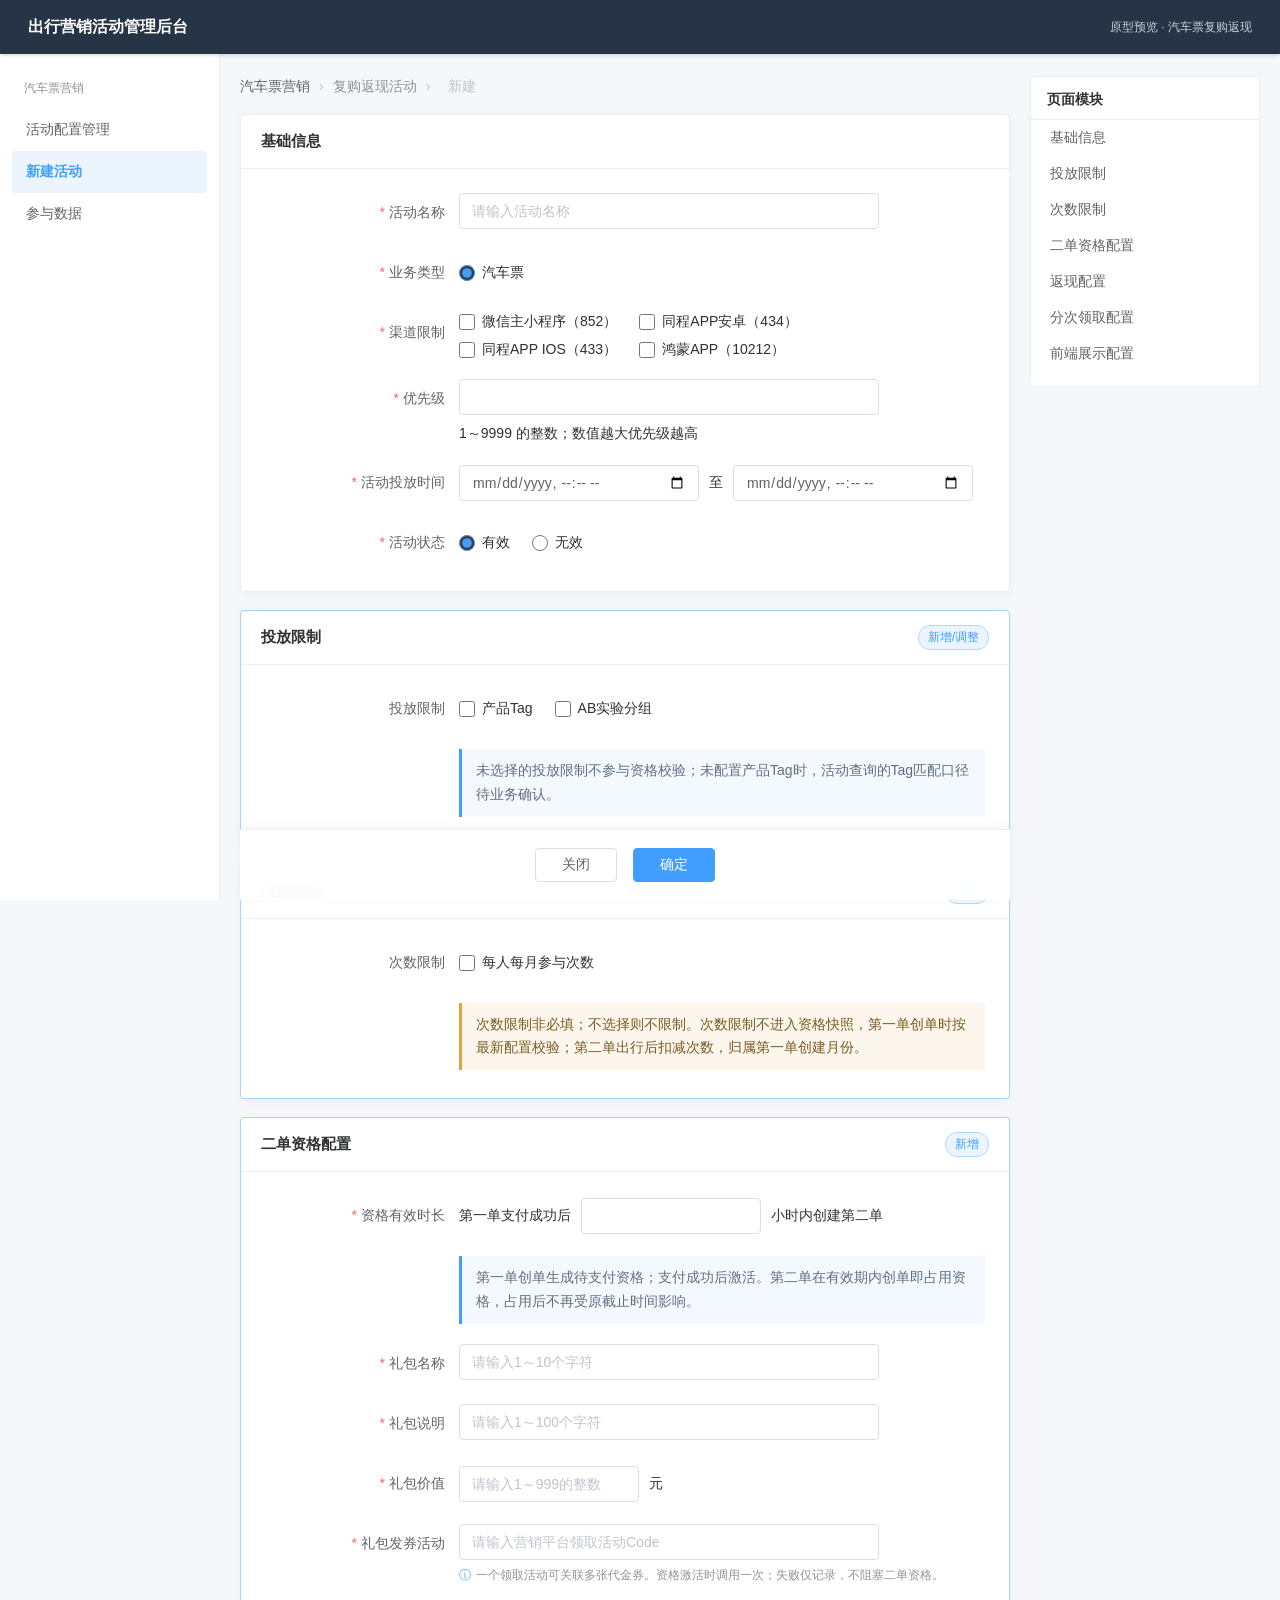
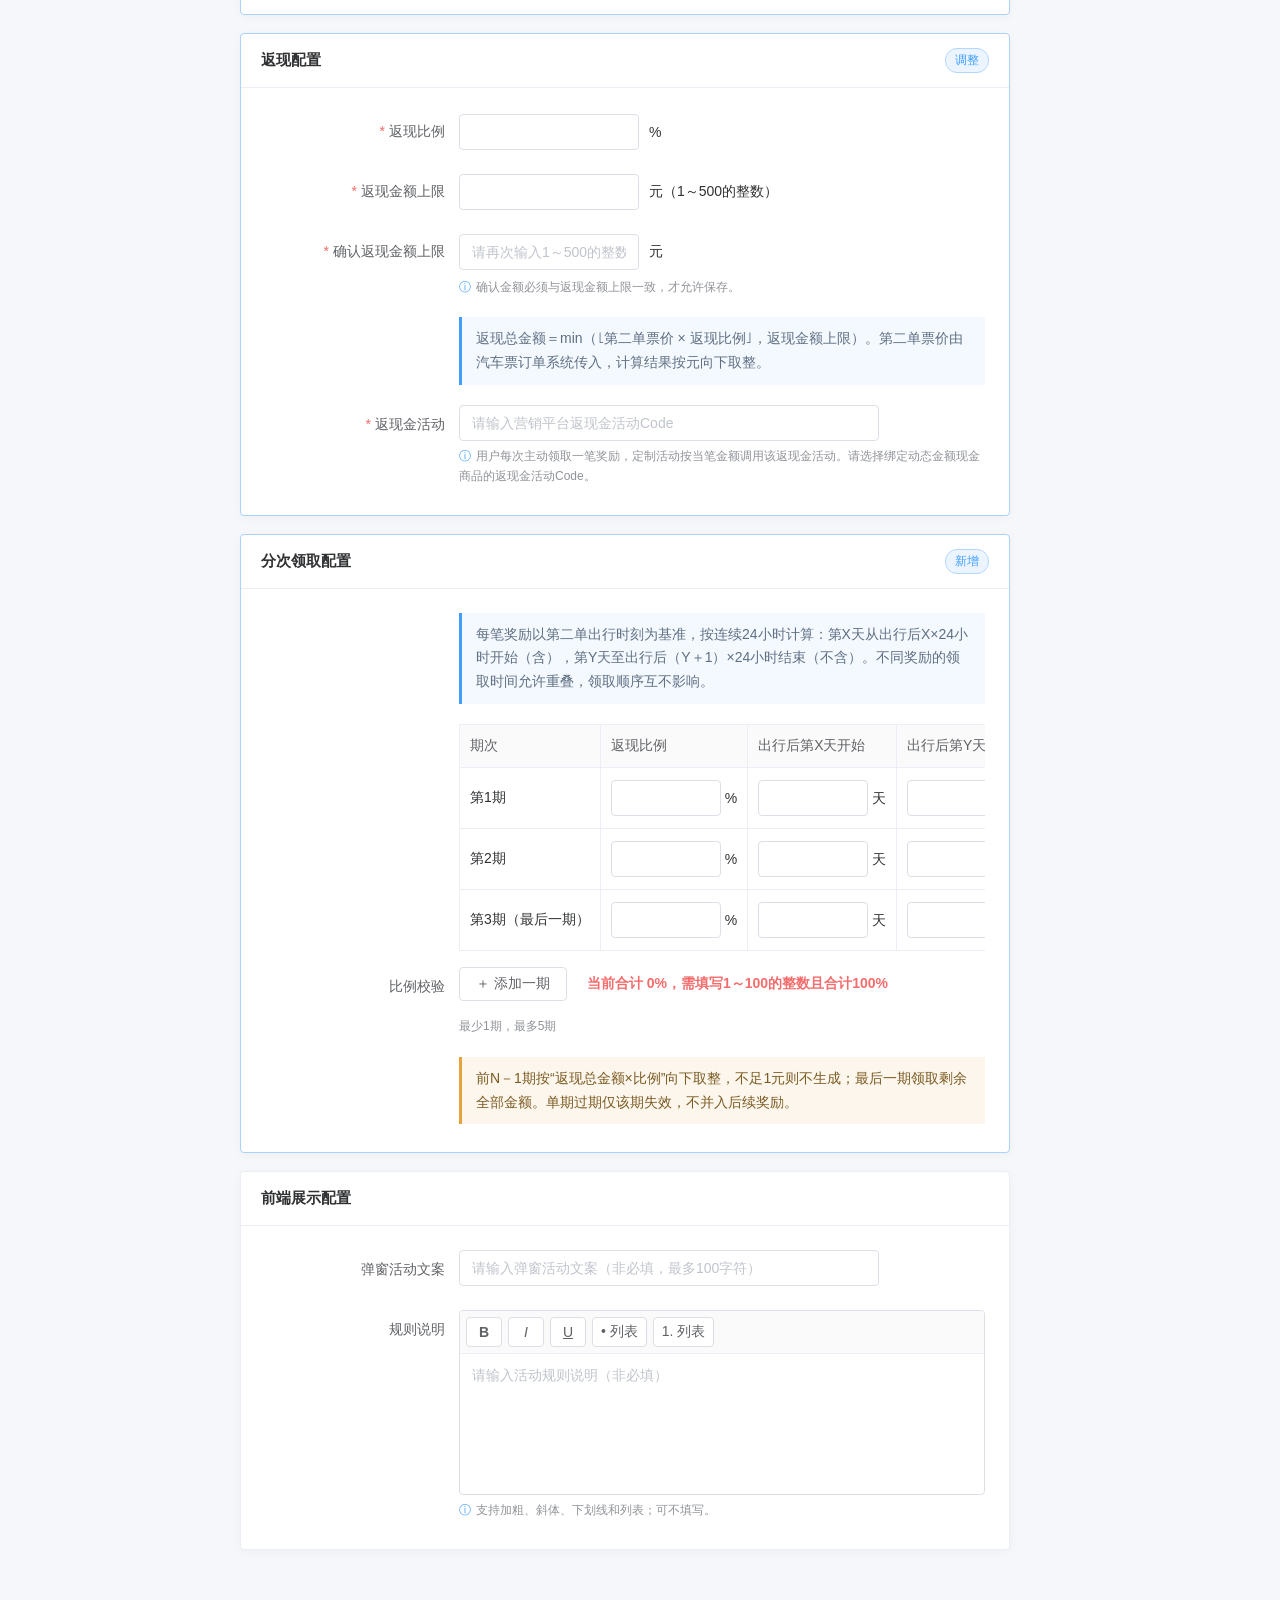
==== commit a7abd02f: "Update prototype defaults and guide" ====
--- a/index.html
+++ b/index.html
@@ -177,7 +177,7 @@
                 <div class="form-row"><label class="label required">活动名称</label><div class="control"><input id="actName" type="text" maxlength="40" placeholder="请输入活动名称" /></div></div>
                 <div class="form-row"><label class="label required">业务类型</label><div class="control inline"><label class="radio"><input type="radio" checked />汽车票</label></div></div>
                 <div class="form-row"><label class="label required">渠道限制</label><div class="control inline"><label class="checkbox"><input name="channels" type="checkbox" value="852" />微信主小程序（852）</label><label class="checkbox"><input name="channels" type="checkbox" value="434" />同程APP安卓（434）</label><label class="checkbox"><input name="channels" type="checkbox" value="433" />同程APP IOS（433）</label><label class="checkbox"><input name="channels" type="checkbox" value="10212" />鸿蒙APP（10212）</label></div></div>
-                <div class="form-row"><label class="label required">优先级</label><div class="control inline"><input id="priority" type="text" inputmode="numeric" pattern="[1-9][0-9]{0,3}" maxlength="4" value="100" aria-label="优先级，1到9999的整数" /><span>1～9999 的整数；数值越大优先级越高</span></div></div>
+                <div class="form-row"><label class="label required">优先级</label><div class="control inline"><input id="priority" type="text" inputmode="numeric" pattern="[1-9][0-9]{0,3}" maxlength="4" aria-label="优先级，1到9999的整数" /><span>1～9999 的整数；数值越大优先级越高</span></div></div>
                 <div class="form-row"><label class="label required">活动投放时间</label><div class="control inline"><input id="beginAt" type="datetime-local" /><span>至</span><input id="endAt" type="datetime-local" /></div></div>
                 <div class="form-row"><label class="label required">活动状态</label><div class="control inline"><label class="radio"><input name="status" type="radio" checked />有效</label><label class="radio"><input name="status" type="radio" />无效</label></div></div>
               </div>
@@ -212,7 +212,7 @@
             <section class="card changed" id="qualification">
               <div class="card-header"><span>二单资格配置</span><span class="badge">新增</span></div>
               <div class="card-body">
-                <div class="form-row"><label class="label required">资格有效时长</label><div class="control inline"><span>第一单支付成功后</span><input id="validHours" type="text" inputmode="numeric" pattern="[1-9][0-9]{0,2}" maxlength="3" value="24" aria-label="资格有效时长，1到999的整数小时" /><span>小时内创建第二单</span></div></div>
+                <div class="form-row"><label class="label required">资格有效时长</label><div class="control inline"><span>第一单支付成功后</span><input id="validHours" type="text" inputmode="numeric" pattern="[1-9][0-9]{0,2}" maxlength="3" aria-label="资格有效时长，1到999的整数小时" /><span>小时内创建第二单</span></div></div>
                 <div class="note">第一单创单生成待支付资格；支付成功后激活。第二单在有效期内创单即占用资格，占用后不再受原截止时间影响。</div>
                 <div class="form-row"><label class="label required">礼包名称</label><div class="control"><input id="giftName" type="text" placeholder="请输入1～10个字符" /></div></div>
                 <div class="form-row"><label class="label required">礼包说明</label><div class="control"><input id="giftDescription" type="text" placeholder="请输入1～100个字符" /></div></div>
@@ -224,8 +224,8 @@
             <section class="card changed" id="cashback">
               <div class="card-header"><span>返现配置</span><span class="badge">调整</span></div>
               <div class="card-body">
-                <div class="form-row"><label class="label required">返现比例</label><div class="control inline"><input id="cashbackRatio" type="number" min="1" max="100" step="1" value="100" /><span>%</span></div></div>
-                <div class="form-row"><label class="label required">返现金额上限</label><div class="control inline"><input id="cashbackCap" type="text" inputmode="numeric" pattern="[1-9][0-9]{0,2}" maxlength="3" value="30" aria-label="返现金额上限，1到500的整数元" /><span>元（1～500的整数）</span><span id="cashbackCapChinese" class="money-chinese" aria-live="polite"></span></div></div>
+                <div class="form-row"><label class="label required">返现比例</label><div class="control inline"><input id="cashbackRatio" type="number" min="1" max="100" step="1" /><span>%</span></div></div>
+                <div class="form-row"><label class="label required">返现金额上限</label><div class="control inline"><input id="cashbackCap" type="text" inputmode="numeric" pattern="[1-9][0-9]{0,2}" maxlength="3" aria-label="返现金额上限，1到500的整数元" /><span>元（1～500的整数）</span><span id="cashbackCapChinese" class="money-chinese" aria-live="polite"></span></div></div>
                 <div class="form-row" id="cashbackCapConfirmRow"><label class="label required">确认返现金额上限</label><div class="control"><div class="inline"><input id="cashbackCapConfirm" type="text" inputmode="numeric" pattern="[1-9][0-9]{0,2}" maxlength="3" placeholder="请再次输入1～500的整数" aria-label="确认返现金额上限，1到500的整数元" /><span>元</span><span id="cashbackCapMatch" class="ratio-status" aria-live="polite"></span></div><div class="tip info">确认金额必须与返现金额上限一致，才允许保存。</div></div></div>
                 <div class="note">返现总金额＝min（⌊第二单票价 × 返现比例⌋，返现金额上限）。第二单票价由汽车票订单系统传入，计算结果按元向下取整。</div>
                 <div class="form-row"><label class="label required">返现金活动</label><div class="control"><input id="cashbackActivity" type="text" placeholder="请输入营销平台返现金活动Code" /><div class="tip info">用户每次主动领取一笔奖励，定制活动按当笔金额调用该返现金活动。请选择绑定动态金额现金商品的返现金活动Code。</div></div></div>
@@ -371,11 +371,7 @@
       toast('原型模式：实验分组获取成功');
     });
 
-    const defaultRows = [
-      { ratio: 30, start: 1, end: 3 },
-      { ratio: 30, start: 4, end: 6 },
-      { ratio: 40, start: 7, end: 10 }
-    ];
+    const defaultRows = Array.from({length: 3}, () => ({ratio: null, start: null, end: null}));
     let rows = defaultRows.map(item => ({...item}));
 
     const updateRatioStatus = () => {
@@ -408,7 +404,7 @@
     };
     $('#addInstallment').addEventListener('click', () => {
       if (rows.length >= 5) return toast('最多配置5期奖励');
-      rows.push({ ratio: null, start: 0, end: 0 });
+      rows.push({ ratio: null, start: null, end: null });
       renderRows();
     });
     renderRows();
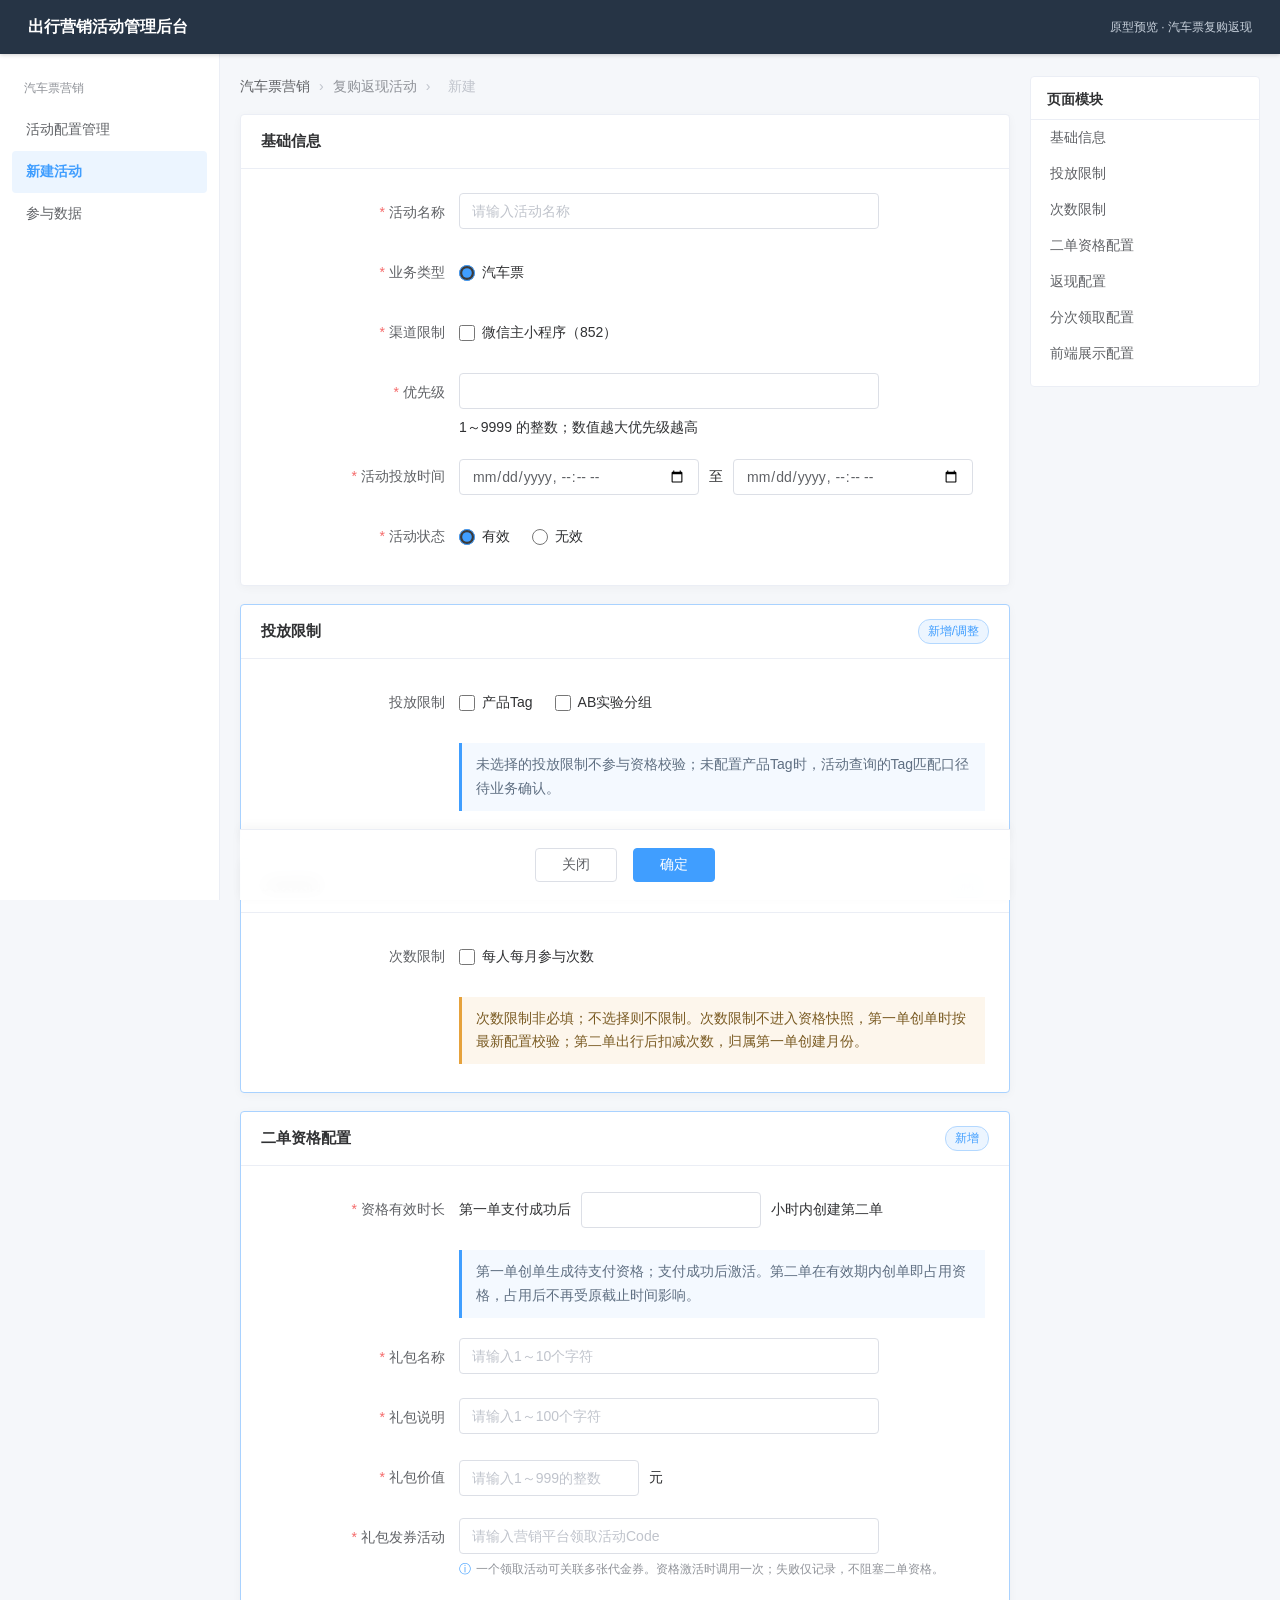
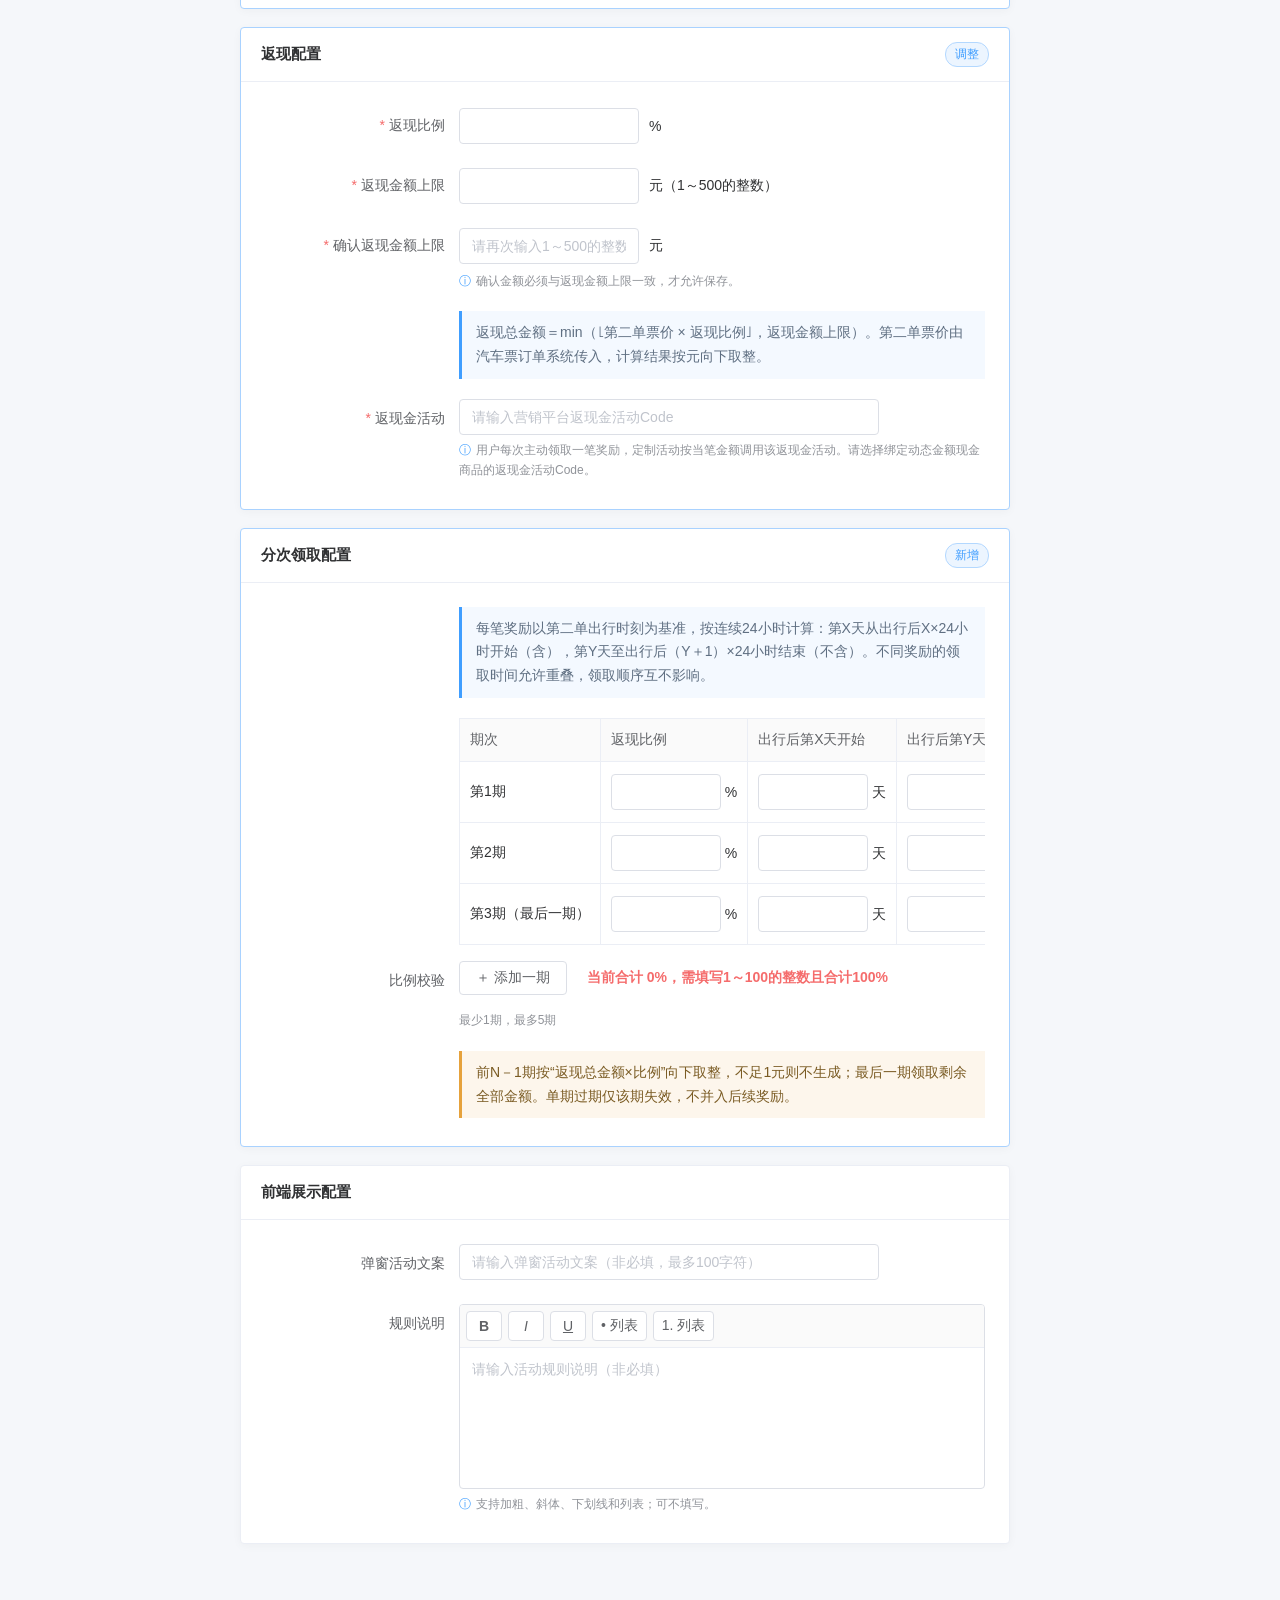
==== commit f0ad4c23: "Limit cashback activity channel to WeChat mini program" ====
--- a/index.html
+++ b/index.html
@@ -176,7 +176,7 @@
                 <div id="activityCodeRow" class="form-row hidden"><label class="label">活动Code</label><div class="control"><input id="activityCode" type="text" readonly /></div></div>
                 <div class="form-row"><label class="label required">活动名称</label><div class="control"><input id="actName" type="text" maxlength="40" placeholder="请输入活动名称" /></div></div>
                 <div class="form-row"><label class="label required">业务类型</label><div class="control inline"><label class="radio"><input type="radio" checked />汽车票</label></div></div>
-                <div class="form-row"><label class="label required">渠道限制</label><div class="control inline"><label class="checkbox"><input name="channels" type="checkbox" value="852" />微信主小程序（852）</label><label class="checkbox"><input name="channels" type="checkbox" value="434" />同程APP安卓（434）</label><label class="checkbox"><input name="channels" type="checkbox" value="433" />同程APP IOS（433）</label><label class="checkbox"><input name="channels" type="checkbox" value="10212" />鸿蒙APP（10212）</label></div></div>
+                <div class="form-row"><label class="label required">渠道限制</label><div class="control inline"><label class="checkbox"><input name="channels" type="checkbox" value="852" />微信主小程序（852）</label></div></div>
                 <div class="form-row"><label class="label required">优先级</label><div class="control inline"><input id="priority" type="text" inputmode="numeric" pattern="[1-9][0-9]{0,3}" maxlength="4" aria-label="优先级，1到9999的整数" /><span>1～9999 的整数；数值越大优先级越高</span></div></div>
                 <div class="form-row"><label class="label required">活动投放时间</label><div class="control inline"><input id="beginAt" type="datetime-local" /><span>至</span><input id="endAt" type="datetime-local" /></div></div>
                 <div class="form-row"><label class="label required">活动状态</label><div class="control inline"><label class="radio"><input name="status" type="radio" checked />有效</label><label class="radio"><input name="status" type="radio" />无效</label></div></div>
@@ -473,7 +473,7 @@
       if (formMode === 'view' || (formMode !== 'create' && !sourceRecord)) return toast('当前页面不可保存活动');
       if (!requireText('#actName', '请填写活动名称')) return;
       const channels = [...document.querySelectorAll('input[name="channels"]:checked')].map(input => input.value);
-      if (!channels.length) return toast('请至少选择一个渠道');
+      if (!channels.includes('852')) return toast('请选择微信主小程序（852）');
       if (!Number.isInteger(Number($('#priority').value)) || Number($('#priority').value) < 1 || Number($('#priority').value) > 9999) return toast('优先级需为1～9999的整数');
       if (!$('#beginAt').value || !$('#endAt').value || $('#beginAt').value >= $('#endAt').value) return toast('请填写正确的活动投放时间');
       const tagLimitEnabled = $('#tagEnabled').checked;
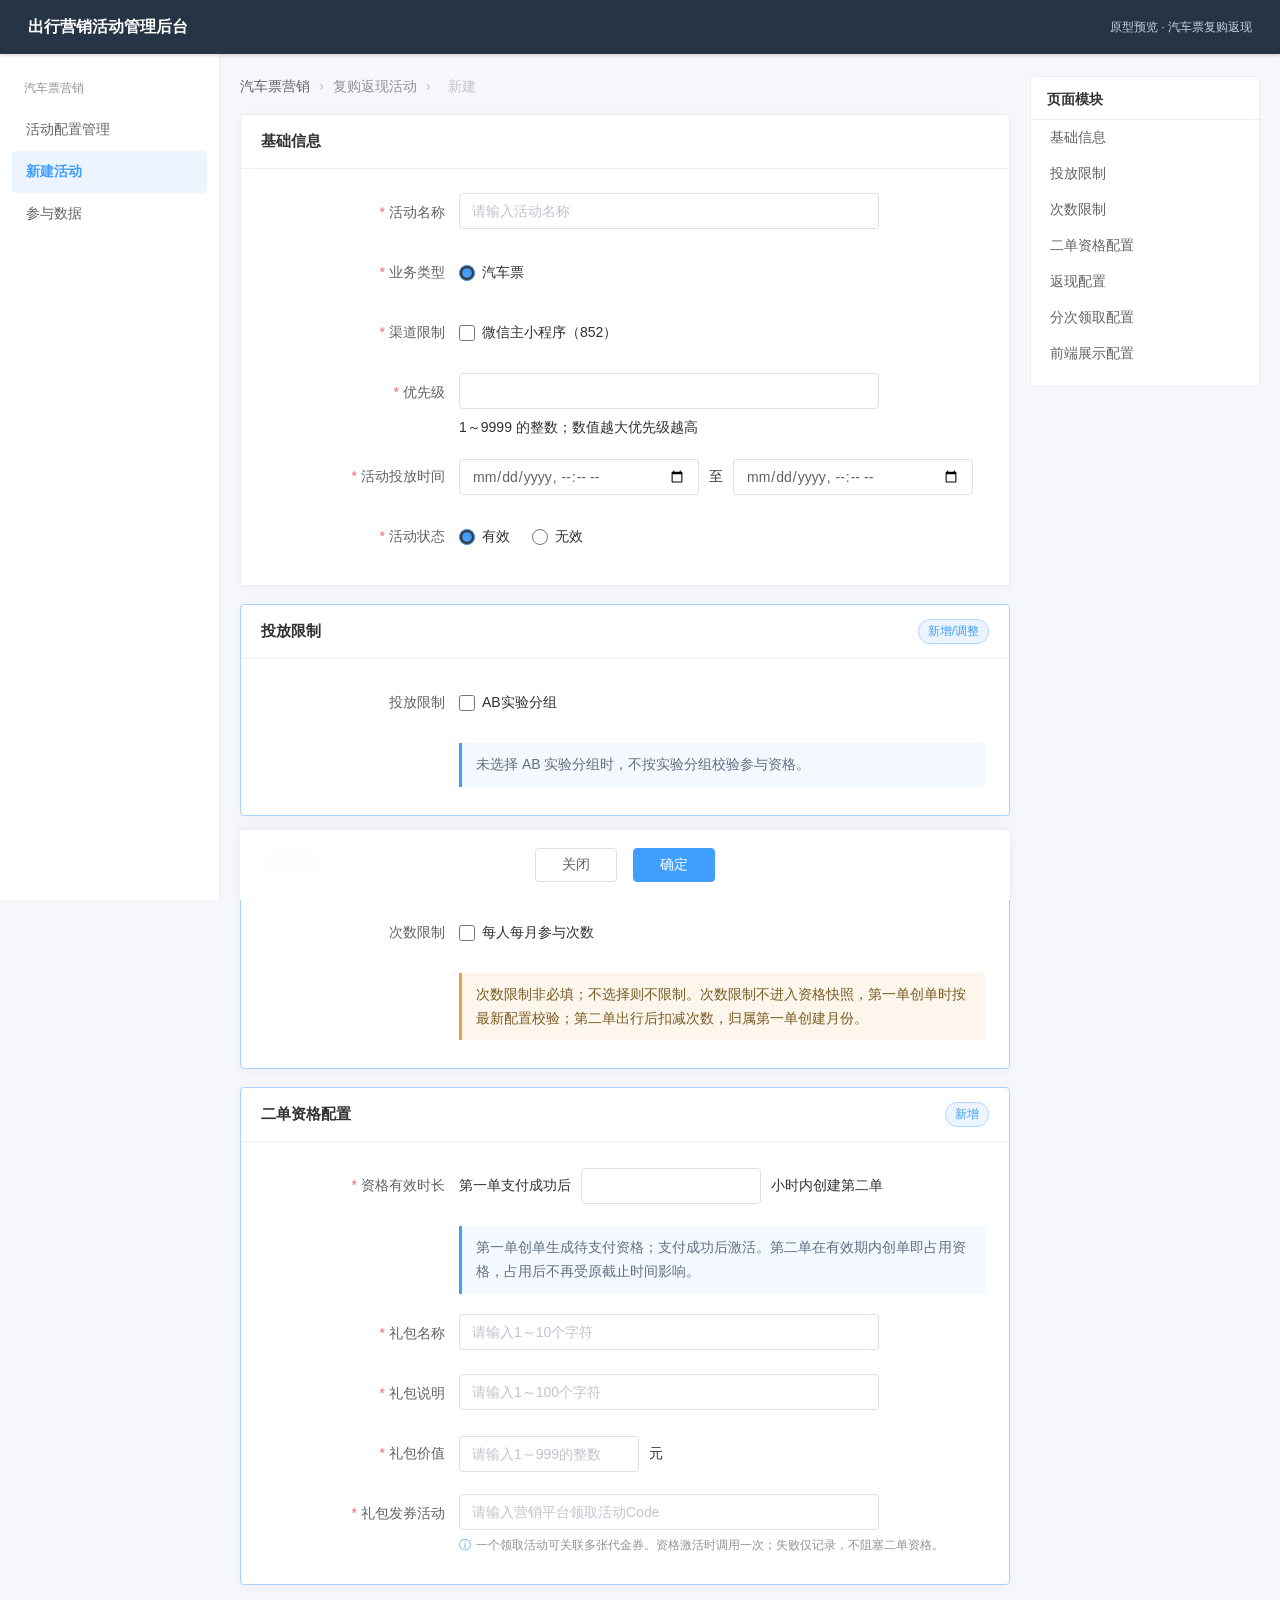
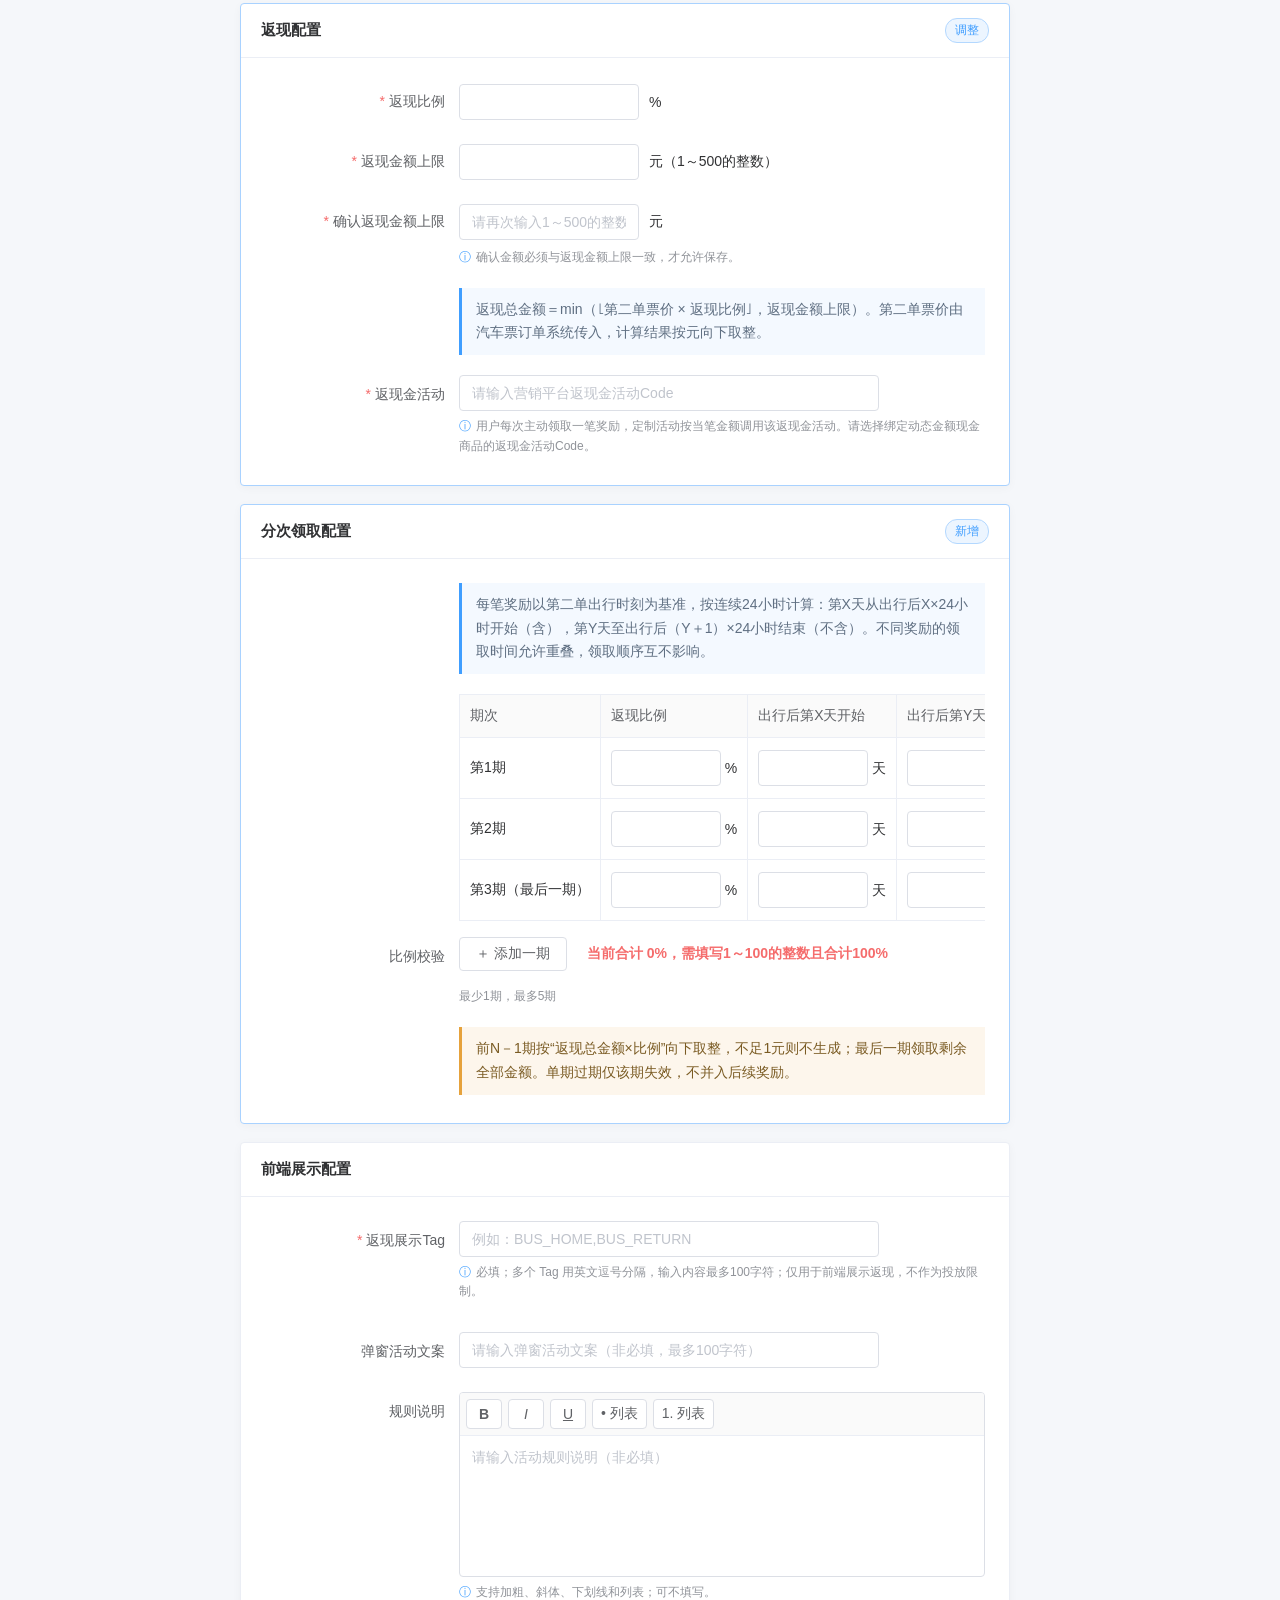
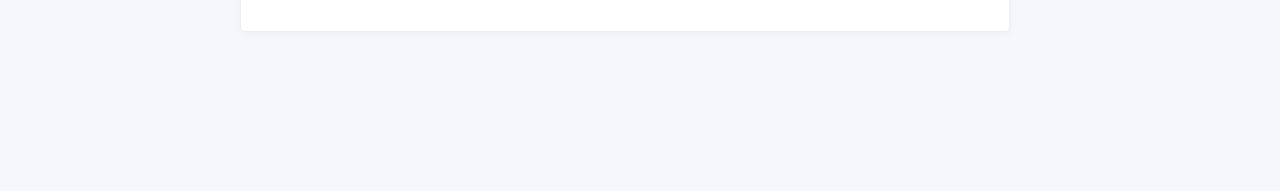
==== commit 1ac28ab6: "Move cashback tags from delivery limits to display config" ====
--- a/index.html
+++ b/index.html
@@ -186,15 +186,12 @@
             <section class="card changed" id="delivery">
               <div class="card-header"><span>投放限制</span><span class="badge">新增/调整</span></div>
               <div class="card-body">
-                <div class="form-row"><label class="label">投放限制</label><div class="control inline"><label class="checkbox"><input id="tagEnabled" type="checkbox" />产品Tag</label><label class="checkbox"><input id="abEnabled" type="checkbox" />AB实验分组</label></div></div>
-                <div id="tagFields" class="conditional hidden">
-                  <div class="form-row"><label class="label required">产品Tag</label><div class="control"><input id="productTags" type="text" maxlength="100" placeholder="例如：BUS_HOME,BUS_RETURN,汽车票频道" /><div class="tip info">输入内容合计最多100字符；支持配置多个Tag，以英文逗号分隔；完全匹配、区分大小写，保存时去除首尾空格并去重。</div><div id="tagPreview" class="tags"></div></div></div>
-                </div>
+                <div class="form-row"><label class="label">投放限制</label><div class="control inline"><label class="checkbox"><input id="abEnabled" type="checkbox" />AB实验分组</label></div></div>
                 <div id="abFields" class="conditional hidden">
                   <div class="form-row"><label class="label required">实验编号</label><div class="control inline"><input id="experimentCode" type="text" placeholder="请输入实验编号" /><button type="button" id="loadGroups">获取实验分组</button></div></div>
                   <div class="form-row"><label class="label required">可参与分组</label><div class="control"><select id="experimentGroup"><option value="">请选择实验分组</option><option>A组</option><option>B组</option><option>实验组</option></select></div></div>
                 </div>
-                <div class="note">未选择的投放限制不参与资格校验；未配置产品Tag时，活动查询的Tag匹配口径待业务确认。</div>
+                <div class="note">未选择 AB 实验分组时，不按实验分组校验参与资格。</div>
               </div>
             </section>
 
@@ -250,6 +247,7 @@
             <section class="card" id="display">
               <div class="card-header">前端展示配置</div>
               <div class="card-body">
+                <div class="form-row"><label class="label required">返现展示Tag</label><div class="control"><input id="cashbackDisplayTags" type="text" maxlength="100" placeholder="例如：BUS_HOME,BUS_RETURN" /><div class="tip info">必填；多个 Tag 用英文逗号分隔，输入内容最多100字符；仅用于前端展示返现，不作为投放限制。</div><div id="displayTagPreview" class="tags"></div></div></div>
                 <div class="form-row"><label class="label">弹窗活动文案</label><div class="control"><input id="popupActivityText" type="text" maxlength="100" placeholder="请输入弹窗活动文案（非必填，最多100字符）" /></div></div>
                 <div class="form-row"><label class="label">规则说明</label><div class="control"><div class="rich-text"><div class="rich-text-toolbar" aria-label="规则说明格式工具栏"><button type="button" data-format="bold" title="加粗"><b>B</b></button><button type="button" data-format="italic" title="斜体"><i>I</i></button><button type="button" data-format="underline" title="下划线"><u>U</u></button><button type="button" data-format="insertUnorderedList" title="无序列表">• 列表</button><button type="button" data-format="insertOrderedList" title="有序列表">1. 列表</button></div><div id="ruleDescription" class="rich-text-editor" contenteditable="true" role="textbox" aria-label="规则说明" aria-multiline="true" data-placeholder="请输入活动规则说明（非必填）"></div></div><div class="tip info">支持加粗、斜体、下划线和列表；可不填写。</div></div></div>
               </div>
@@ -285,13 +283,13 @@
     };
 
     const parseTags = () => {
-      const raw = $('#productTags').value;
+      const raw = $('#cashbackDisplayTags').value;
       return [...new Set(raw.split(',').map(tag => tag.trim()).filter(Boolean))];
     };
     const renderTags = () => {
-      $('#tagPreview').innerHTML = parseTags().map(tag => `<span class="tag">${tag.replace(/[&<>"']/g, c => ({'&':'&amp;','<':'&lt;','>':'&gt;','"':'&quot;',"'":'&#39;'}[c]))}</span>`).join('');
-    };
-    $('#productTags').addEventListener('input', renderTags);
+      $('#displayTagPreview').innerHTML = parseTags().map(tag => `<span class="tag">${tag.replace(/[&<>"']/g, c => ({'&':'&amp;','<':'&lt;','>':'&gt;','"':'&quot;',"'":'&#39;'}[c]))}</span>`).join('');
+    };
+    $('#cashbackDisplayTags').addEventListener('input', renderTags);
     const sanitizeRichText = html => {
       const template = document.createElement('template');
       template.innerHTML = html;
@@ -319,9 +317,6 @@
       document.execCommand('insertText', false, event.clipboardData.getData('text/plain'));
     });
 
-    $('#tagEnabled').addEventListener('change', event => {
-      $('#tagFields').classList.toggle('hidden', !event.target.checked);
-    });
     $('#abEnabled').addEventListener('change', event => {
       $('#abFields').classList.toggle('hidden', !event.target.checked);
     });
@@ -434,7 +429,7 @@
       return {
         name: item.name || '', channels: item.channels || [], status: item.status || '', priority: item.priority,
         beginAt: item.beginAt || '', endAt: item.endAt || '',
-        tagEnabled: item.deliveryLimits?.tagEnabled ?? (item.tags || []).length > 0, tags: item.tags || [],
+        displayTags: item.displayTags || [],
         abEnabled: item.deliveryLimits?.abEnabled ?? false,
         experimentCode: item.deliveryLimits?.experimentCode || '', experimentGroup: item.deliveryLimits?.experimentGroup || '',
         monthlyLimit: item.countLimits ? monthlyDimension?.value ?? null : item.monthlyLimit ?? null,
@@ -447,7 +442,7 @@
     };
     const auditLabels = {
       name:'活动名称', channels:'渠道限制', status:'活动状态', priority:'优先级', beginAt:'投放开始时间', endAt:'投放结束时间',
-      tagEnabled:'产品Tag限制', tags:'产品Tag', abEnabled:'AB分组限制', experimentCode:'实验编号', experimentGroup:'可参与分组',
+      displayTags:'返现展示Tag', abEnabled:'AB分组限制', experimentCode:'实验编号', experimentGroup:'可参与分组',
       monthlyLimit:'每人每月参与次数', validHours:'资格有效时长', giftName:'礼包名称', giftDescription:'礼包说明',
       couponPackageValue:'礼包价值', couponActivity:'礼包发券活动', cashbackRatio:'返现比例', cashbackCap:'返现金额上限',
       cashbackActivity:'返现金活动', installments:'分次领取配置', popupActivityText:'弹窗活动文案', ruleDescription:'规则说明'
@@ -476,11 +471,10 @@
       if (!channels.includes('852')) return toast('请选择微信主小程序（852）');
       if (!Number.isInteger(Number($('#priority').value)) || Number($('#priority').value) < 1 || Number($('#priority').value) > 9999) return toast('优先级需为1～9999的整数');
       if (!$('#beginAt').value || !$('#endAt').value || $('#beginAt').value >= $('#endAt').value) return toast('请填写正确的活动投放时间');
-      const tagLimitEnabled = $('#tagEnabled').checked;
-      const rawTags = $('#productTags').value;
-      if (tagLimitEnabled && !rawTags.trim()) return toast('请选择产品Tag后配置至少一个Tag');
-      if (tagLimitEnabled && [...rawTags].length > 100) return toast('产品Tag输入内容最多100字符');
-      if (tagLimitEnabled && rawTags.split(',').some(tag => !tag.trim())) return toast('产品Tag中存在空值，请检查逗号位置');
+      const rawTags = $('#cashbackDisplayTags').value;
+      if (!rawTags.trim()) return toast('请填写返现展示Tag');
+      if ([...rawTags].length > 100) return toast('返现展示Tag输入内容最多100字符');
+      if (rawTags.split(',').some(tag => !tag.trim())) return toast('返现展示Tag中存在空值，请检查逗号位置');
       if ($('#abEnabled').checked && (!$('#experimentCode').value.trim() || !$('#experimentGroup').value)) return toast('请完善AB实验配置');
       if ($('#monthlyLimitDimension').checked && (!Number.isInteger(Number($('#monthlyLimit').value)) || Number($('#monthlyLimit').value) < 1 || Number($('#monthlyLimit').value) > 99)) return toast('每人每月参与次数需为1～99的整数');
       if (!Number.isInteger(Number($('#validHours').value)) || Number($('#validHours').value) < 1 || Number($('#validHours').value) > 999) return toast('资格有效时长需为1～999的整数小时');
@@ -517,9 +511,8 @@
         priority: Number($('#priority').value),
         beginAt: $('#beginAt').value,
         endAt: $('#endAt').value,
-        tags: tagLimitEnabled ? parseTags() : [],
+        displayTags: parseTags(),
         deliveryLimits: {
-          tagEnabled: tagLimitEnabled,
           abEnabled: $('#abEnabled').checked,
           experimentCode: $('#abEnabled').checked ? $('#experimentCode').value.trim() : '',
           experimentGroup: $('#abEnabled').checked ? $('#experimentGroup').value : ''
@@ -580,10 +573,7 @@
         $('#endAt').value = record.endAt || '';
         document.querySelectorAll('input[name="channels"]').forEach(input => { input.checked = (record.channels || []).includes(input.value); });
         document.querySelectorAll('input[name="status"]').forEach(input => { input.checked = input.parentElement.textContent.trim() === record.status; });
-        const tagEnabled = record.deliveryLimits?.tagEnabled ?? (record.tags || []).length > 0;
-        $('#tagEnabled').checked = tagEnabled;
-        $('#tagFields').classList.toggle('hidden', !tagEnabled);
-        $('#productTags').value = (record.tags || []).join(',');
+        $('#cashbackDisplayTags').value = (record.displayTags || []).join(',');
         renderTags();
         const abEnabled = record.deliveryLimits?.abEnabled ?? false;
         $('#abEnabled').checked = abEnabled;
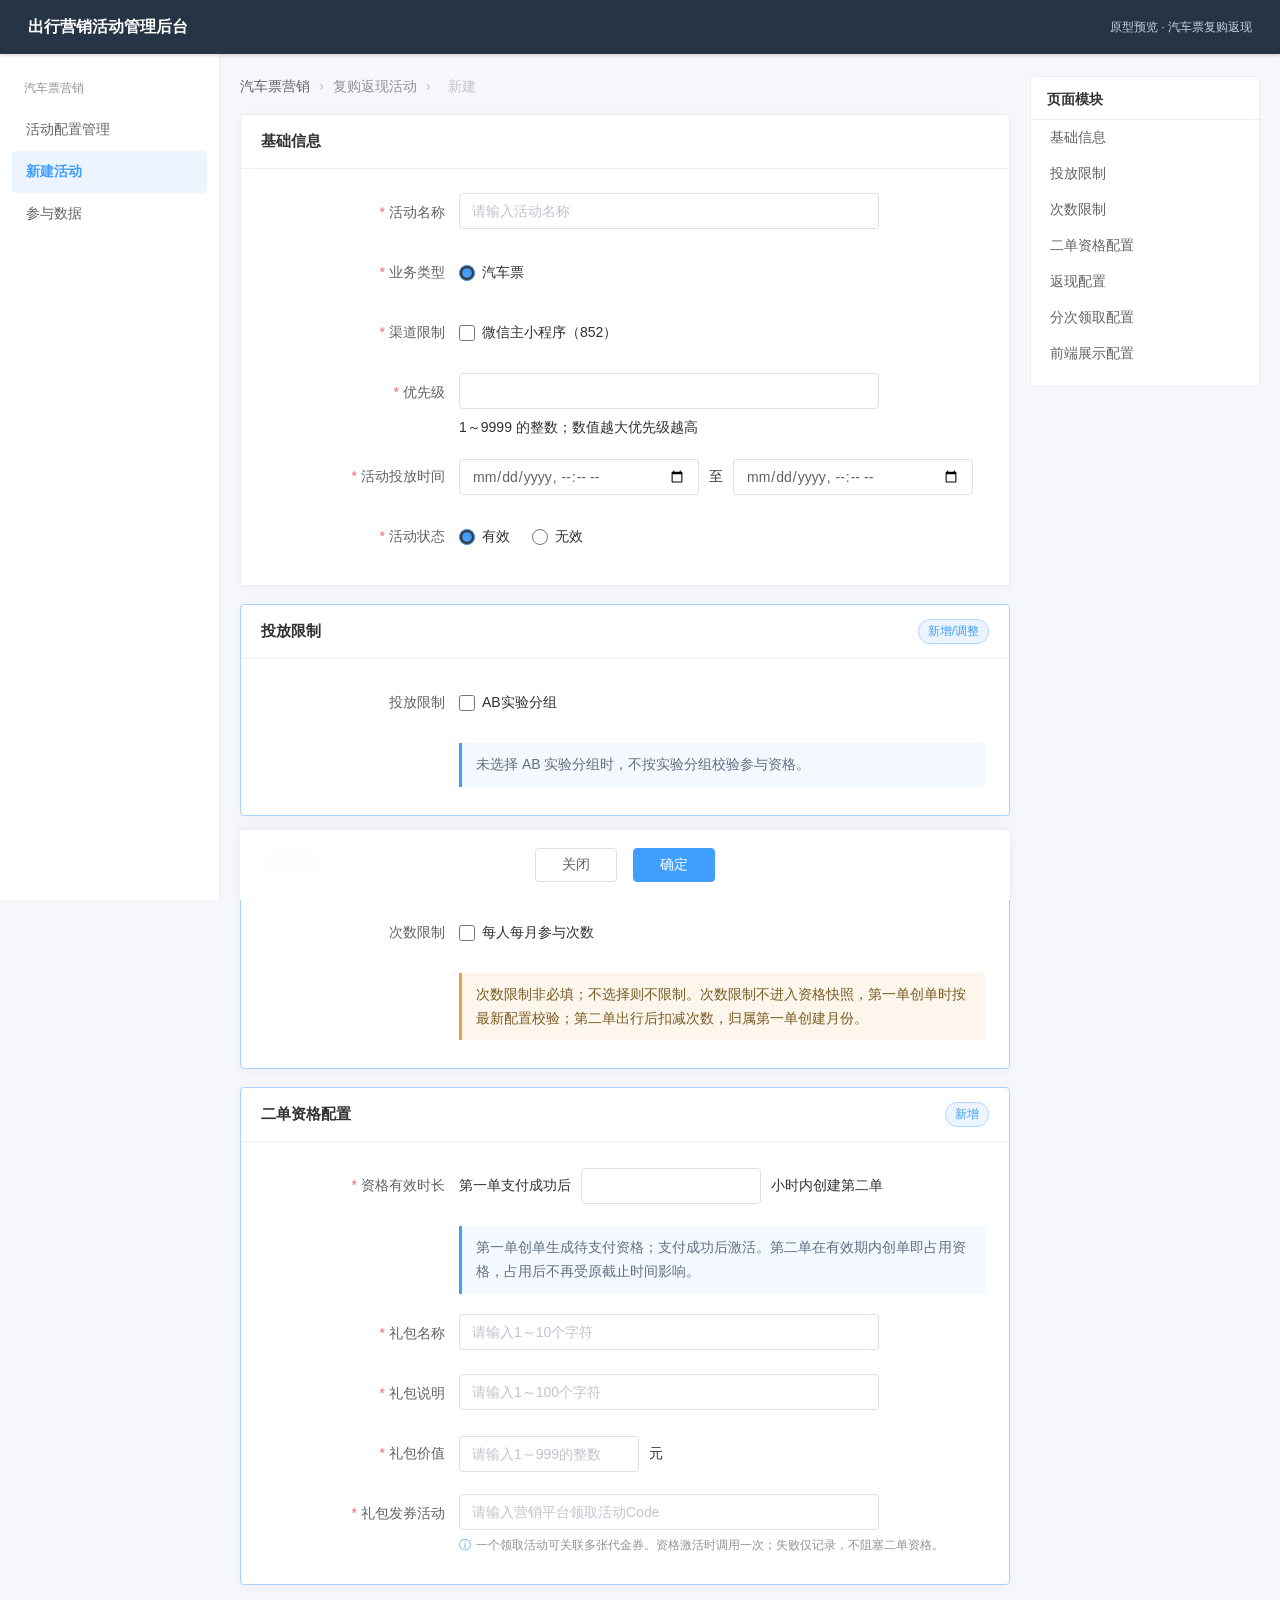
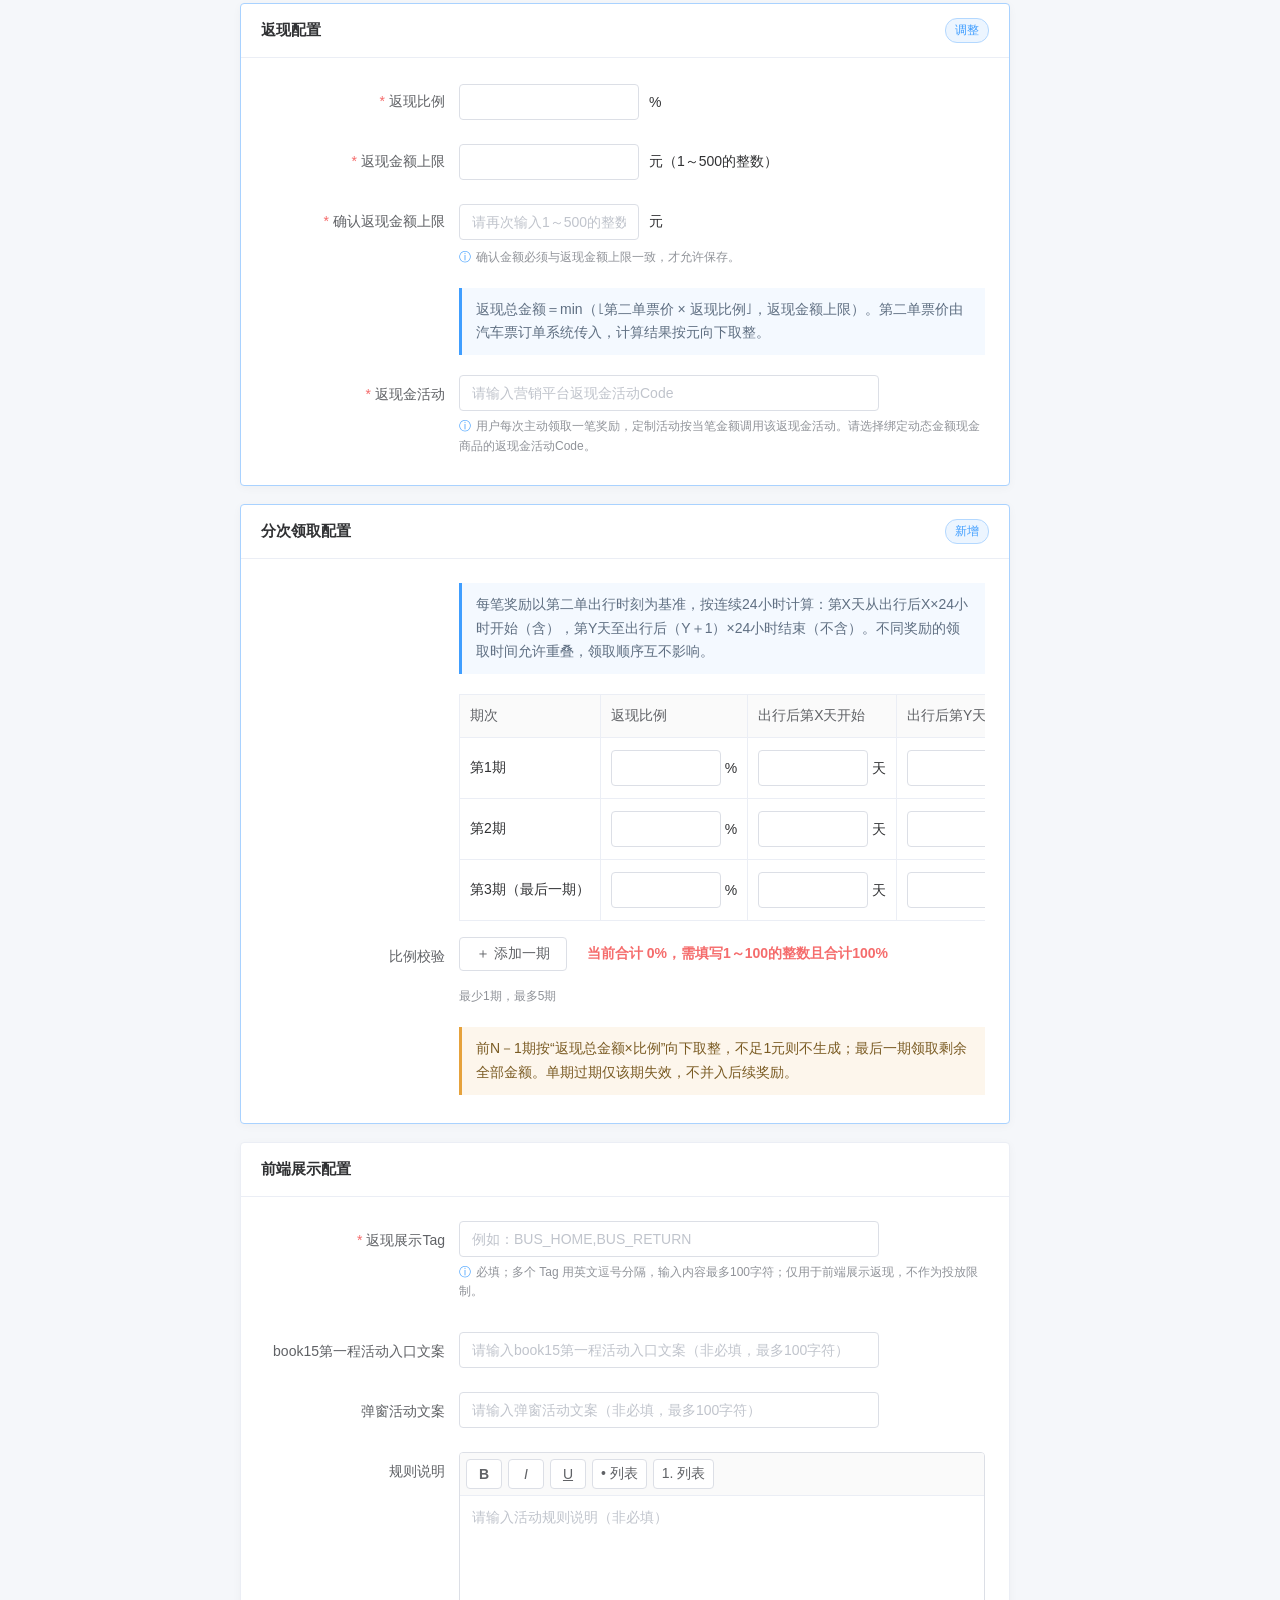
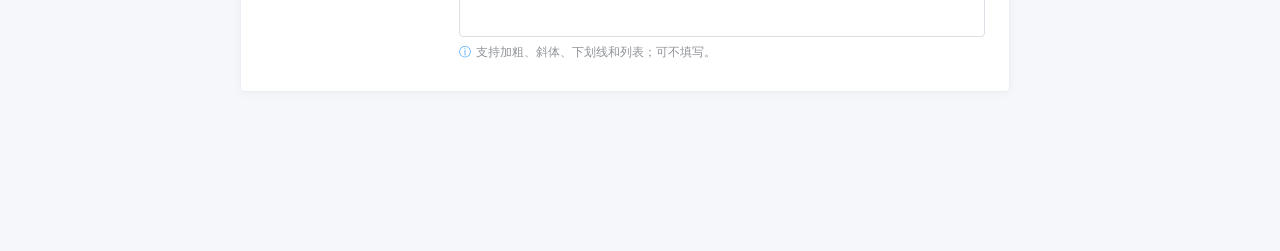
==== commit 22473b50: "Add book15 first-trip entry copy configuration" ====
--- a/index.html
+++ b/index.html
@@ -248,6 +248,7 @@
               <div class="card-header">前端展示配置</div>
               <div class="card-body">
                 <div class="form-row"><label class="label required">返现展示Tag</label><div class="control"><input id="cashbackDisplayTags" type="text" maxlength="100" placeholder="例如：BUS_HOME,BUS_RETURN" /><div class="tip info">必填；多个 Tag 用英文逗号分隔，输入内容最多100字符；仅用于前端展示返现，不作为投放限制。</div><div id="displayTagPreview" class="tags"></div></div></div>
+                <div class="form-row"><label class="label">book15第一程活动入口文案</label><div class="control"><input id="book15FirstTripEntryText" type="text" maxlength="100" placeholder="请输入book15第一程活动入口文案（非必填，最多100字符）" /></div></div>
                 <div class="form-row"><label class="label">弹窗活动文案</label><div class="control"><input id="popupActivityText" type="text" maxlength="100" placeholder="请输入弹窗活动文案（非必填，最多100字符）" /></div></div>
                 <div class="form-row"><label class="label">规则说明</label><div class="control"><div class="rich-text"><div class="rich-text-toolbar" aria-label="规则说明格式工具栏"><button type="button" data-format="bold" title="加粗"><b>B</b></button><button type="button" data-format="italic" title="斜体"><i>I</i></button><button type="button" data-format="underline" title="下划线"><u>U</u></button><button type="button" data-format="insertUnorderedList" title="无序列表">• 列表</button><button type="button" data-format="insertOrderedList" title="有序列表">1. 列表</button></div><div id="ruleDescription" class="rich-text-editor" contenteditable="true" role="textbox" aria-label="规则说明" aria-multiline="true" data-placeholder="请输入活动规则说明（非必填）"></div></div><div class="tip info">支持加粗、斜体、下划线和列表；可不填写。</div></div></div>
               </div>
@@ -437,7 +438,7 @@
         couponPackageValue: item.couponPackageValue ?? null, couponActivity: item.couponActivity || '',
         cashbackRatio: item.cashbackRatio ?? 100, cashbackCap: item.cashbackCap,
         cashbackActivity: item.cashbackActivity || '', installments: item.installments || [],
-        popupActivityText: item.popupActivityText || '', ruleDescription: item.ruleDescription || ''
+        book15FirstTripEntryText: item.book15FirstTripEntryText || '', popupActivityText: item.popupActivityText || '', ruleDescription: item.ruleDescription || ''
       };
     };
     const auditLabels = {
@@ -445,7 +446,7 @@
       displayTags:'返现展示Tag', abEnabled:'AB分组限制', experimentCode:'实验编号', experimentGroup:'可参与分组',
       monthlyLimit:'每人每月参与次数', validHours:'资格有效时长', giftName:'礼包名称', giftDescription:'礼包说明',
       couponPackageValue:'礼包价值', couponActivity:'礼包发券活动', cashbackRatio:'返现比例', cashbackCap:'返现金额上限',
-      cashbackActivity:'返现金活动', installments:'分次领取配置', popupActivityText:'弹窗活动文案', ruleDescription:'规则说明'
+      cashbackActivity:'返现金活动', installments:'分次领取配置', book15FirstTripEntryText:'book15第一程活动入口文案', popupActivityText:'弹窗活动文案', ruleDescription:'规则说明'
     };
     const auditValue = value => {
       if (value == null || value === '') return '未配置';
@@ -490,6 +491,7 @@
       if (Number($('#cashbackCapConfirm').value) !== Number($('#cashbackCap').value)) return toast('确认返现金额上限与返现金额上限不一致');
       if (!requireText('#cashbackActivity', '请填写返现金活动Code')) return;
       if (rows.length < 1 || rows.length > 5) return toast('分次领取期数需为1～5期');
+      if ([...$('#book15FirstTripEntryText').value.trim()].length > 100) return toast('book15第一程活动入口文案最多100字符');
       if ([...$('#popupActivityText').value.trim()].length > 100) return toast('弹窗活动文案最多100字符');
       for (let i = 0; i < rows.length; i += 1) {
         const row = rows[i];
@@ -531,6 +533,7 @@
         cashbackCap: Number($('#cashbackCap').value),
         cashbackActivity: $('#cashbackActivity').value.trim(),
         installments: rows.map(row => ({...row})),
+        book15FirstTripEntryText: $('#book15FirstTripEntryText').value.trim(),
         popupActivityText: $('#popupActivityText').value.trim(),
         ruleDescription: $('#ruleDescription').textContent.trim() ? sanitizeRichText($('#ruleDescription').innerHTML) : '',
         updatedAt: now
@@ -597,6 +600,7 @@
         $('#cashbackActivity').value = record.cashbackActivity || '';
         rows = (record.installments || []).map(item => ({...item}));
         renderRows();
+        $('#book15FirstTripEntryText').value = record.book15FirstTripEntryText || '';
         $('#popupActivityText').value = record.popupActivityText || '';
         $('#ruleDescription').innerHTML = sanitizeRichText(record.ruleDescription || '');
         if (readOnly) {
